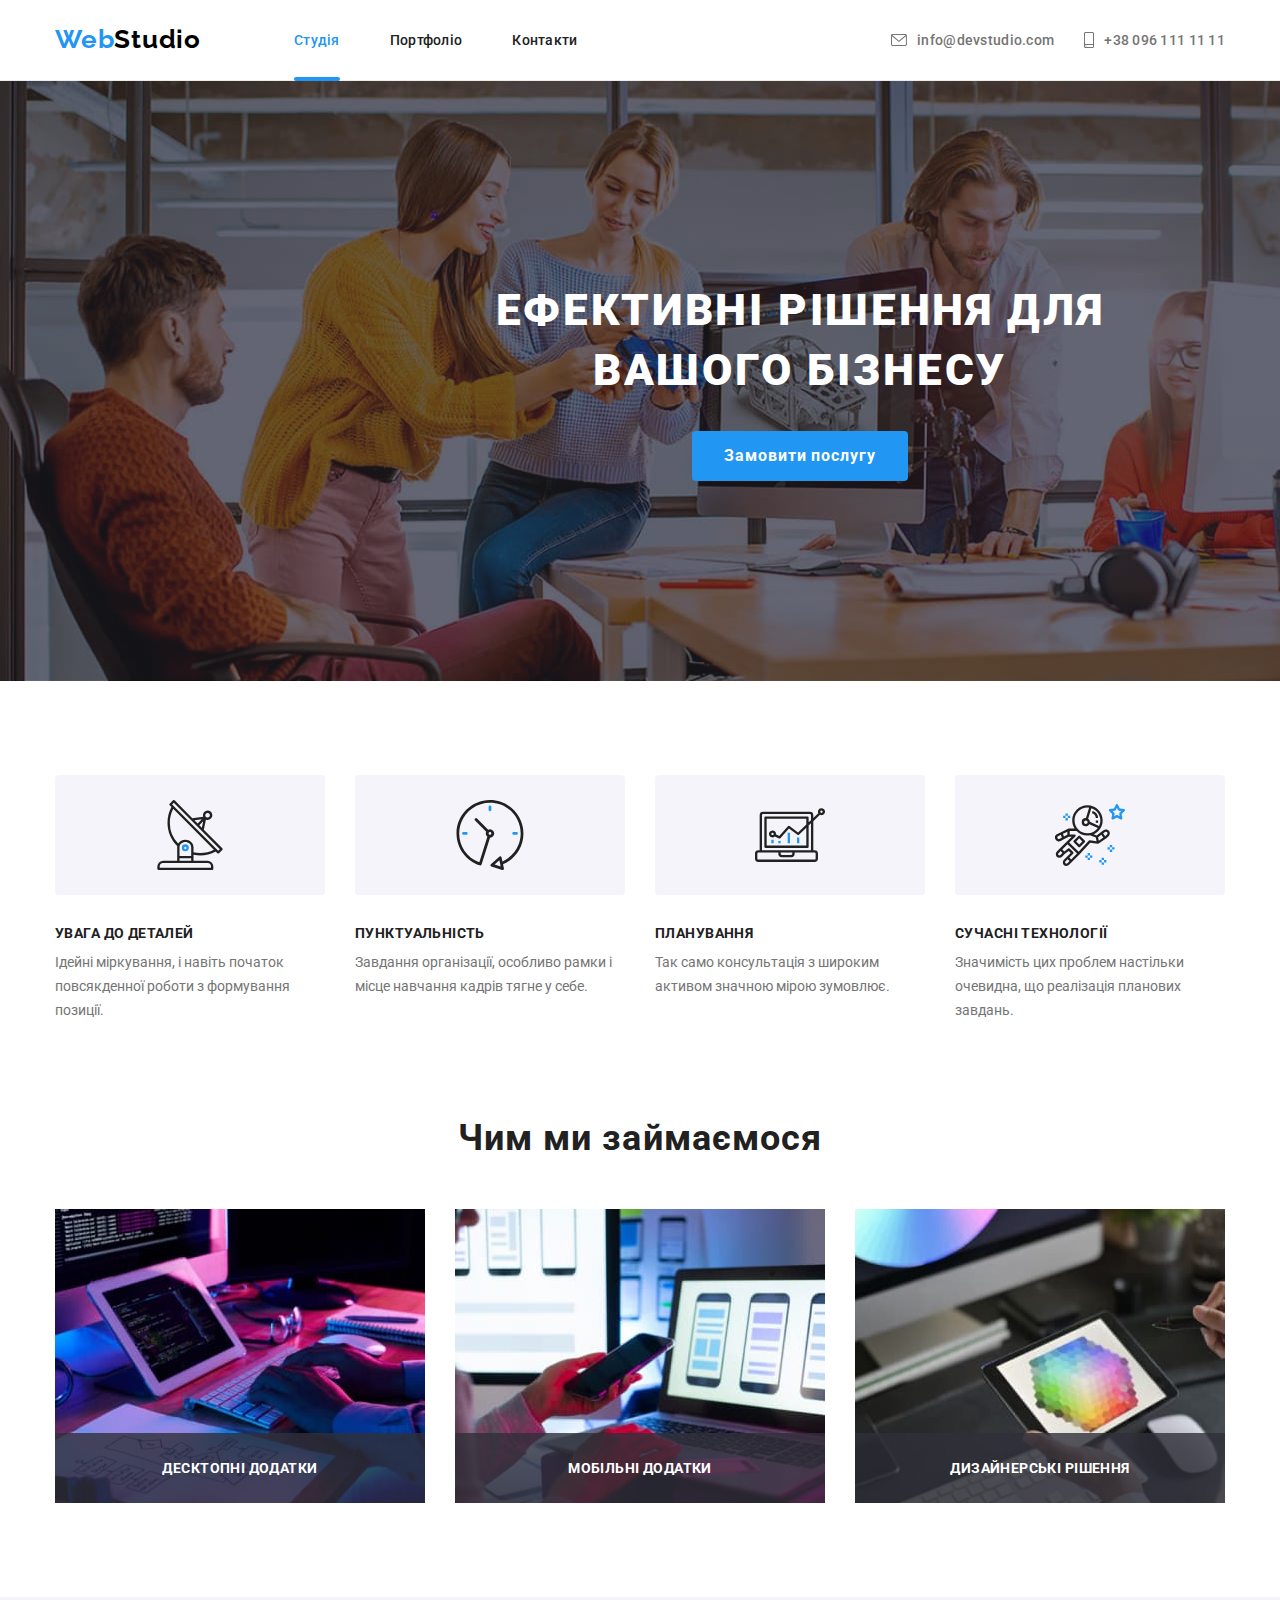
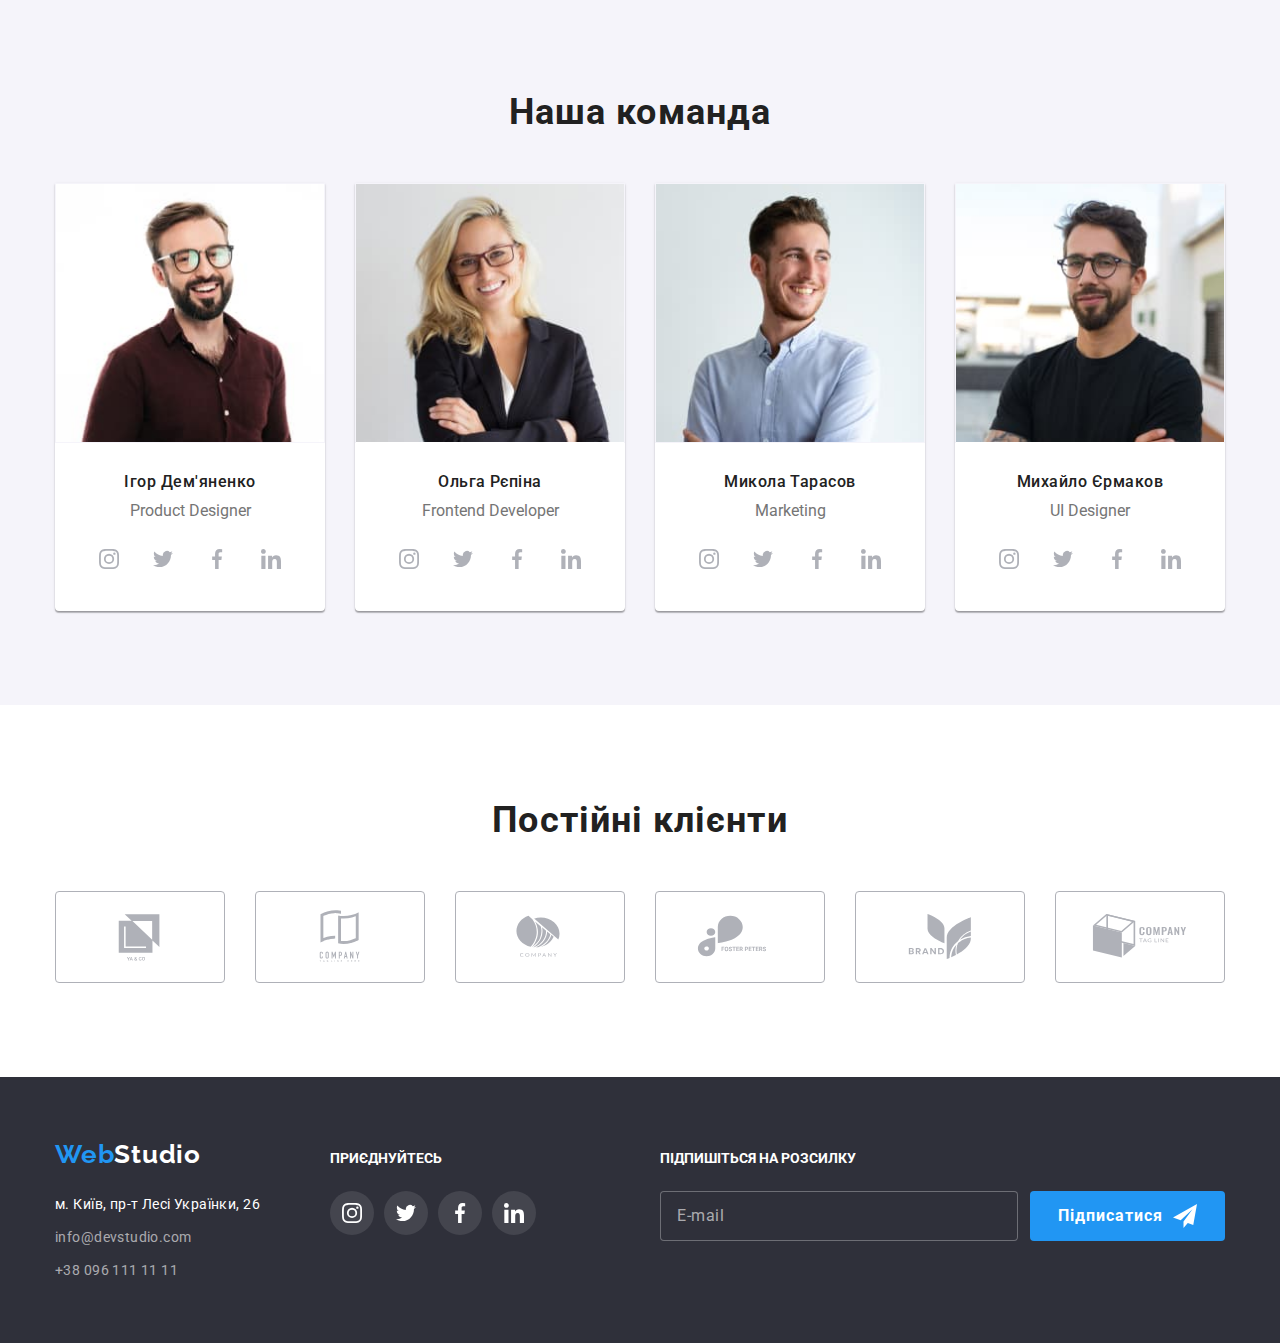
==== index.html @ 8ba40157 "start" ====
<!DOCTYPE html>
<html lang="uk">
  <head>
    <meta charset="UTF-8" />
    <meta http-equiv="X-UA-Compatible" content="IE=edge" />
    <meta name="viewport" content="width=device-width, initial-scale=1.0" />
    <title>WebStudio</title>
    <link rel="preconnect" href="https://fonts.googleapis.com" />
    <link rel="preconnect" href="https://fonts.gstatic.com" crossorigin />
    <link
      href="https://fonts.googleapis.com/css2?family=Raleway:wght@700&family=Roboto:wght@400;500;700;900&display=swap"
      rel="stylesheet"
    />
    <link
      rel="stylesheet"
      href="https://cdnjs.cloudflare.com/ajax/libs/modern-normalize/1.1.0/modern-normalize.min.css"
    />
    <link rel="stylesheet" href="./css/styles.css" />
  </head>
  <body>
    <!-- Header -->

    <header class="header">
      <div class="container">
        <div class="site-nav">
          <nav class="main-nav">
            <a class="logo-header" href="./index.html"
              >Web<span class="logo-header-end">Studio</span></a
            >
            <ul class="nav">
              <li class="nav-list">
                <a class="nav-link current-page" href="./index.html">Студія</a>
              </li>
              <li class="nav-list">
                <a class="nav-link" href="./portfolio.html">Портфоліо</a>
              </li>
              <li class="nav-list"><a class="nav-link" href="#">Контакти</a></li>
            </ul>
          </nav>

          <ul class="contacts">
            <li class="contacts-list">
              <a class="contacts-link" href="mailto:info@devstudio.com">
                <svg class="contacts-link-icon envelope">
                  <use href="./images/icons.svg#envelope"></use>
                </svg>
                info@devstudio.com</a
              >
            </li>
            <li class="contacts-list">
              <a class="contacts-link" href="tel:+380961111111">
                <svg class="contacts-link-icon smartphone">
                  <use href="./images/icons.svg#smartphone"></use>
                </svg>
                +38 096 111 11 11</a
              >
            </li>
          </ul>
        </div>
      </div>
    </header>
    <main>
      <!-- Hero section -->

      <section class="hero">
        <div class="hero-background">
          <div class="container">
            <h1 class="hero-title">Ефективні рішення для вашого бізнесу</h1>
            <button type="button" class="hero-button" data-modal-open>Замовити послугу</button>
          </div>
        </div>
      </section>

      <!-- Our advantages section -->

      <section class="section">
        <div class="container">
          <h2 class="visually-hidden">Наші переваги</h2>
          <ul class="advantages">
            <li class="advantages-list">
              <div class="advantages-thumb">
                <svg class="our-adnvantages-icon">
                  <use href="./images/icons.svg#antenna"></use>
                </svg>
              </div>
              <h3 class="advantages-title">Увага до деталей</h3>
              <p class="advantages-text">
                Ідейні міркування, і навіть початок повсякденної роботи з формування позиції.
              </p>
            </li>
            <li class="advantages-list">
              <div class="advantages-thumb">
                <svg class="our-adnvantages-icon">
                  <use href="./images/icons.svg#clock"></use>
                </svg>
              </div>
              <h3 class="advantages-title">Пунктуальність</h3>
              <p class="advantages-text">
                Завдання організації, особливо рамки і місце навчання кадрів тягне у себе.
              </p>
            </li>
            <li class="advantages-list">
              <div class="advantages-thumb">
                <svg class="our-adnvantages-icon">
                  <use href="./images/icons.svg#diagram"></use>
                </svg>
              </div>
              <h3 class="advantages-title">Планування</h3>
              <p class="advantages-text">
                Так само консультація з широким активом значною мірою зумовлює.
              </p>
            </li>
            <li class="advantages-list">
              <div class="advantages-thumb">
                <svg class="our-adnvantages-icon">
                  <use href="./images/icons.svg#astronaut"></use>
                </svg>
              </div>
              <h3 class="advantages-title">Сучасні технології</h3>
              <p class="advantages-text">
                Значимість цих проблем настільки очевидна, що реалізація планових завдань.
              </p>
            </li>
          </ul>
        </div>
      </section>

      <!-- What we do section -->

      <section class="what-we-do">
        <div class="container">
          <h2 class="section-title">Чим ми займаємося</h2>
          <ul class="what-we-do-list">
            <li class="what-we-do-item">
              <img src="./images/computer.jpg" alt="людина працює за компьютером" width="370" />
              <p class="what-we-do-text">Десктопні додатки</p>
            </li>
            <li class="what-we-do-item">
              <img
                src="./images/smartphone.jpg"
                alt="людина з телефоном та ноутбуком"
                width="370"
              />
              <p class="what-we-do-text">Мобільні додатки</p>
            </li>
            <li class="what-we-do-item">
              <img src="./images/tablet.jpg" alt="людина працює з планшетом" width="370" />
              <p class="what-we-do-text">Дизайнерські рішення</p>
            </li>
          </ul>
        </div>
      </section>

      <!-- Our team section -->

      <section class="ourteam-background section">
        <div class="container">
          <h2 class="section-title">Наша команда</h2>
          <ul class="ourteam">
            <li class="ourteam-list">
              <div class="scene-flip">
                <div class="card-flip">
                  <div class="team-card-flip">
                    <img src="./images/igor.jpg" alt="усміхнений хлопець в окулярах" width="270" />
                  </div>
                  <div class="team-card-flip flip-card-text">
                    <p>
                      Lorem ipsum dolor sit amet consectetur adipisicing elit. Quisquam porro
                      voluptas doloribus vel, incidunt fugit a doloremque quaerat magnam quia
                      reiciendis nobis asperiores ipsa in ad placeat, rem cum fugiat temporibus.
                      Aliquam ipsa quaerat error dolores cupiditate eligendi modi natus, ullam
                      debitis.
                    </p>
                  </div>
                </div>
              </div>
              <div class="ourteam-cards">
                <h3 class="ourteam-title">Ігор Дем'яненко</h3>
                <p class="ourteam-text">Product Designer</p>
                <ul class="soc-networks">
                  <li class="soc-list">
                    <a class="soc-link" href="#" target="_blank" rel="noopener noreferrer nofollow"
                      ><svg class="soc-icon">
                        <use href="./images/icons.svg#instagram"></use>
                      </svg>
                    </a>
                  </li>
                  <li class="soc-list">
                    <a class="soc-link" href="#" target="_blank" rel="noopener noreferrer nofollow">
                      <svg class="soc-icon">
                        <use href="./images/icons.svg#twitter"></use>
                      </svg>
                    </a>
                  </li>
                  <li class="soc-list">
                    <a class="soc-link" href="#" target="_blank" rel="noopener noreferrer nofollow"
                      ><svg class="soc-icon">
                        <use href="./images/icons.svg#facebook"></use>
                      </svg>
                    </a>
                  </li>
                  <li class="soc-list">
                    <a class="soc-link" href="#" target="_blank" rel="noopener noreferrer nofollow"
                      ><svg class="soc-icon">
                        <use href="./images/icons.svg#linkedin"></use>
                      </svg>
                    </a>
                  </li>
                </ul>
              </div>
            </li>
            <li class="ourteam-list">
              <div class="scene-spiral">
                <div class="card-spiral-face">
                  <img src="./images/olga.jpg" alt="симпатична дівчина в окулярах" width="270" />
                </div>
                <div class="card-spiral-text">
                  <p>
                    Lorem ipsum dolor sit amet consectetur adipisicing elit. Quisquam porro voluptas
                    doloribus vel, incidunt fugit a doloremque quaerat magnam quia reiciendis nobis
                    asperiores ipsa in ad placeat, rem cum fugiat temporibus. Aliquam ipsa quaerat
                    error dolores cupiditate eligendi modi natus, ullam debitis.
                  </p>
                </div>
              </div>
              <div class="ourteam-cards">
                <h3 class="ourteam-title">Ольга Рєпіна</h3>
                <p class="ourteam-text">Frontend Developer</p>
                <ul class="soc-networks">
                  <li class="soc-list">
                    <a class="soc-link" href="#" target="_blank" rel="noopener noreferrer nofollow"
                      ><svg class="soc-icon">
                        <use href="./images/icons.svg#instagram"></use>
                      </svg>
                    </a>
                  </li>
                  <li class="soc-list">
                    <a class="soc-link" href="#" target="_blank" rel="noopener noreferrer nofollow">
                      <svg class="soc-icon">
                        <use href="./images/icons.svg#twitter"></use>
                      </svg>
                    </a>
                  </li>
                  <li class="soc-list">
                    <a class="soc-link" href="#" target="_blank" rel="noopener noreferrer nofollow"
                      ><svg class="soc-icon">
                        <use href="./images/icons.svg#facebook"></use>
                      </svg>
                    </a>
                  </li>
                  <li class="soc-list">
                    <a class="soc-link" href="#" target="_blank" rel="noopener noreferrer nofollow"
                      ><svg class="soc-icon">
                        <use href="./images/icons.svg#linkedin"></use>
                      </svg>
                    </a>
                  </li>
                </ul>
              </div>
            </li>
            <li class="ourteam-list">
              <div class="scene-flip">
                <div class="card-flip">
                  <div class="team-card-flip">
                    <img src="./images/mykola.jpg" alt="задоволений життям хлопець" width="270" />
                  </div>
                  <div class="team-card-flip flip-card-text">
                    <p>
                      Lorem ipsum dolor sit amet consectetur adipisicing elit. Quisquam porro
                      voluptas doloribus vel, incidunt fugit a doloremque quaerat magnam quia
                      reiciendis nobis asperiores ipsa in ad placeat, rem cum fugiat temporibus.
                      Aliquam ipsa quaerat error dolores cupiditate eligendi modi natus, ullam
                      debitis.
                    </p>
                  </div>
                </div>
              </div>
              <div class="ourteam-cards">
                <h3 class="ourteam-title">Микола Тарасов</h3>
                <p class="ourteam-text">Marketing</p>
                <ul class="soc-networks">
                  <li class="soc-list">
                    <a class="soc-link" href="#" target="_blank" rel="noopener noreferrer nofollow"
                      ><svg class="soc-icon">
                        <use href="./images/icons.svg#instagram"></use>
                      </svg>
                    </a>
                  </li>
                  <li class="soc-list">
                    <a class="soc-link" href="#" target="_blank" rel="noopener noreferrer nofollow">
                      <svg class="soc-icon">
                        <use href="./images/icons.svg#twitter"></use>
                      </svg>
                    </a>
                  </li>
                  <li class="soc-list">
                    <a class="soc-link" href="#" target="_blank" rel="noopener noreferrer nofollow"
                      ><svg class="soc-icon">
                        <use href="./images/icons.svg#facebook"></use>
                      </svg>
                    </a>
                  </li>
                  <li class="soc-list">
                    <a class="soc-link" href="#" target="_blank" rel="noopener noreferrer nofollow"
                      ><svg class="soc-icon">
                        <use href="./images/icons.svg#linkedin"></use>
                      </svg>
                    </a>
                  </li>
                </ul>
              </div>
            </li>

            <li class="ourteam-list">
              <div class="scene-spiral">
                <div class="card-spiral-face">
                  <img src="./images/myhajlo.jpg" alt="хитрий хлорець в окулярах" width="270" />
                </div>
                <div class="card-spiral-text">
                  <p>
                    Lorem ipsum dolor sit amet consectetur adipisicing elit. Quisquam porro voluptas
                    doloribus vel, incidunt fugit a doloremque quaerat magnam quia reiciendis nobis
                    asperiores ipsa in ad placeat, rem cum fugiat temporibus. Aliquam ipsa quaerat
                    error dolores cupiditate eligendi modi natus, ullam debitis.
                  </p>
                </div>
              </div>
              <div class="ourteam-cards">
                <h3 class="ourteam-title">Михайло Єрмаков</h3>
                <p class="ourteam-text">UI Designer</p>
                <ul class="soc-networks">
                  <li class="soc-list">
                    <a class="soc-link" href="#" target="_blank" rel="noopener noreferrer nofollow"
                      ><svg class="soc-icon">
                        <use href="./images/icons.svg#instagram"></use>
                      </svg>
                    </a>
                  </li>
                  <li class="soc-list">
                    <a class="soc-link" href="#" target="_blank" rel="noopener noreferrer nofollow">
                      <svg class="soc-icon">
                        <use href="./images/icons.svg#twitter"></use>
                      </svg>
                    </a>
                  </li>
                  <li class="soc-list">
                    <a class="soc-link" href="#" target="_blank" rel="noopener noreferrer nofollow"
                      ><svg class="soc-icon">
                        <use href="./images/icons.svg#facebook"></use>
                      </svg>
                    </a>
                  </li>
                  <li class="soc-list">
                    <a class="soc-link" href="#" target="_blank" rel="noopener noreferrer nofollow"
                      ><svg class="soc-icon">
                        <use href="./images/icons.svg#linkedin"></use>
                      </svg>
                    </a>
                  </li>
                </ul>
              </div>
            </li>
          </ul>
        </div>
      </section>

      <!-- Constant clients section -->

      <section class="section">
        <div class="container">
          <h2 class="section-title">Постійні клієнти</h2>
          <ul class="constant-clients">
            <li class="clients-list">
              <a class="clients-link" href="#" target="_blank" rel="noopener noreferrer nofollow"
                ><svg class="clients-icon"><use href="./images/icons.svg#Logo1"></use></svg>
              </a>
            </li>
            <li class="clients-list">
              <a class="clients-link" href="#" target="_blank" rel="noopener noreferrer nofollow"
                ><svg class="clients-icon"><use href="./images/icons.svg#Logo2"></use></svg>
              </a>
            </li>
            <li class="clients-list">
              <a class="clients-link" href="#" target="_blank" rel="noopener noreferrer nofollow"
                ><svg class="clients-icon"><use href="./images/icons.svg#Logo3"></use></svg>
              </a>
            </li>
            <li class="clients-list">
              <a class="clients-link" href="#" target="_blank" rel="noopener noreferrer nofollow"
                ><svg class="clients-icon"><use href="./images/icons.svg#Logo4"></use></svg>
              </a>
            </li>
            <li class="clients-list">
              <a class="clients-link" href="#" target="_blank" rel="noopener noreferrer nofollow"
                ><svg class="clients-icon"><use href="./images/icons.svg#Logo5"></use></svg>
              </a>
            </li>
            <li class="clients-list">
              <a class="clients-link" href="#" target="_blank" rel="noopener noreferrer nofollow"
                ><svg class="clients-icon"><use href="./images/icons.svg#Logo6"></use></svg>
              </a>
            </li>
          </ul>
        </div>
      </section>
    </main>

    <!-- Footer -->

    <footer class="footer-background">
      <div class="container">
        <div class="footer">
          <div class="find-us">
            <a class="logo-footer" href="./index.html"
              >Web<span class="logo-footer-end">Studio</span></a
            >
            <address>
              <ul class="adres">
                <li class="adres-item">
                  <a
                    class="footer-address"
                    href="https://goo.gl/maps/CPtrU1FHBa2aNyZL9"
                    target="_blank"
                    rel="noopener noreferrer nofollow"
                    >м. Київ, пр-т Лесі Українки, 26</a
                  >
                </li>
                <li class="adres-item">
                  <a class="footer-contacts" href="mailto:info@devstudio.com">info@devstudio.com</a>
                </li>
                <li class="adres-item">
                  <a class="footer-contacts" href="tel:+380961111111">+38 096 111 11 11</a>
                </li>
              </ul>
            </address>
          </div>
          <div class="join-us">
            <p class="footer-headers-text">приєднуйтесь</p>
            <ul class="soc-networks">
              <li class="soc-list">
                <a
                  class="soc-link soc-link-footer"
                  href="#"
                  target="_blank"
                  rel="noopener noreferrer nofollow"
                  ><svg class="soc-icon">
                    <use href="./images/icons.svg#instagram"></use>
                  </svg>
                </a>
              </li>
              <li class="soc-list">
                <a
                  class="soc-link soc-link-footer"
                  href="#"
                  target="_blank"
                  rel="noopener noreferrer nofollow"
                >
                  <svg class="soc-icon">
                    <use href="./images/icons.svg#twitter"></use>
                  </svg>
                </a>
              </li>
              <li class="soc-list">
                <a
                  class="soc-link soc-link-footer"
                  href="#"
                  target="_blank"
                  rel="noopener noreferrer nofollow"
                  ><svg class="soc-icon">
                    <use href="./images/icons.svg#facebook"></use>
                  </svg>
                </a>
              </li>
              <li class="soc-list">
                <a
                  class="soc-link soc-link-footer"
                  href="#"
                  target="_blank"
                  rel="noopener noreferrer nofollow"
                  ><svg class="soc-icon">
                    <use href="./images/icons.svg#linkedin"></use>
                  </svg>
                </a>
              </li>
            </ul>
          </div>
          <div class="sign-us">
            <p class="footer-headers-text">Підпишіться на розсилку</p>
            <form class="sign-us-form">
              <label>
                <input type="email" class="sign-us-input" placeholder="E-mail" />
              </label>
              <button type="submit" class="sign-us-button">
                Підписатися
                <svg class="icon-send">
                  <use href="./images/icons.svg#icon-send"></use>
                </svg>
              </button>
            </form>
          </div>
        </div>
      </div>
    </footer>

    <div class="backdrop is-hidden" data-modal>
      <div class="modal">
        <button class="close-backdrop-button" type="button" data-modal-close>
          <svg class="close-backdrop-icon">
            <use href="./images/icons.svg#close-backdrop"></use>
          </svg>
        </button>

        <p class="form-title">Залиште свої дані, ми вам передзвонимо</p>
        <form class="form">
          <div class="inputuserdata">
            <label class="form-field">
              <span class="form-label">Ім'я</span>
              <span class="input-icon-position">
                <svg class="input-icon">
                  <use href="./images/icons.svg#user"></use>
                </svg>
                <input type="text" class="form-input" name="name" />
              </span>
            </label>

            <label class="form-field">
              <span class="form-label">Телефон</span>
              <span class="input-icon-position">
                <svg class="input-icon">
                  <use href="./images/icons.svg#tel"></use>
                </svg>
                <input type="tel" class="form-input" name="tel" />
              </span>
            </label>

            <label class="form-field">
              <span class="form-label">Пошта</span>
              <span class="input-icon-position">
                <svg class="input-icon">
                  <use href="./images/icons.svg#mail"></use>
                </svg>
                <input type="email" class="form-input" name="mail" />
              </span>
            </label>

            <label class="form-field">
              <span class="form-label">Коментар</span>
              <textarea
                class="form-input-text"
                name="comment"
                id="comment"
                rows="6"
                placeholder="Введіть текст"
              ></textarea>
            </label>
          </div>

          <label class="form-policy">
            <input type="checkbox" class="checkbox-input" name="policy" />
            <span class="checkbox-field">
              <svg class="checkbox-icon">
                <use href="./images/icons.svg#icon-check"></use>
              </svg>
            </span>
            <div class="policy-border"></div>
            Погоджуюся з розсилкою та приймаю&nbsp
            <a href="#" class="policy-link">Умови договору</a>
          </label>

          <button type="submit" class="send-data-button">Відправити</button>
        </form>
      </div>
    </div>
    <script src="./js/modal.js"></script>
  </body>
</html>
---- css/styles.css ----
/* Color variables */

:root {
  --main-background-color: #ffffff;
  --secondary-background-color: #2f303a;
  --accent-color: #2196f3;
  --section-background-color: #f5f4fa;
  --our-contacts-color: rgba(255, 255, 255, 0.6);
  --main-text-color: #757575;
  --title-text-color: #212121;
  --logo-end-color: #000000;
  --time-func: cubic-bezier(0.4, 0, 0.2, 1);
  --time: 250ms;
}

/* General styles */

body {
  background-color: var(--main-background-color);
  color: var(--main-text-color);
  font-family: 'Roboto', sans-serif;
  font-size: 14px;
}

h1,
h2,
h3,
h4,
h5,
h6,
p,
ul {
  margin: 0;
  padding: 0;
}

li {
  list-style: none;
}

img {
  display: block;
  max-width: 100%;
  height: auto;
}

.container {
  width: 1200px;
  margin: 0 auto;
  padding: 0 15px;
}

.section {
  padding: 94px 0;
}

.visually-hidden {
  position: absolute;
  white-space: nowrap;
  width: 1px;
  height: 1px;
  overflow: hidden;
  border: 0;
  padding: 0;
  clip: rect(0 0 0 0);
  clip-path: inset(50%);
  margin: -1px;
}

.section-title {
  margin-bottom: 50px;

  text-align: center;
  font-weight: 700;
  font-size: 36px;
  line-height: 1.17;
  letter-spacing: 0.03em;
  color: var(--title-text-color);
}

/* Logo styles */

.logo-header,
.logo-footer {
  font-family: 'Raleway', sans-serif;
  color: var(--accent-color);
  text-decoration: none;
  font-size: 26px;
  font-weight: 700;
  line-height: 1.17;
  letter-spacing: 0.03em;
}

.logo-header {
  margin-right: 93px;
}

.logo-header-end {
  color: var(--logo-end-color);
  line-height: 1.38;
}

.logo-footer {
  display: block;
  margin-bottom: 20px;
}

.logo-footer-end {
  color: var(--main-background-color);
  line-height: 1.38;
}

/* Header styles */

.header {
  border-bottom: 1px solid #ececec;
}

.site-nav,
.main-nav,
.nav,
.contacts {
  display: flex;
  align-items: center;
}

.nav-list:not(:last-child) {
  margin-right: 50px;
}

.nav-link.current-page {
  color: var(--accent-color);
}

.current-page::after {
  content: '';
  display: block;
  width: 100%;
  height: 4px;
  position: absolute;

  bottom: -1px;
  border-radius: 2px;
  background-color: var(--accent-color);

  animation-name: current-underline;
  animation-duration: 350ms;
  animation-timing-function: linear;
}

@keyframes current-underline {
  0% {
    transform: scaleX(0);
  }
  50% {
    transform: scaleX(0.5);
  }
  100% {
    transform: scaleX(1);
  }
}

.contacts-list:not(:last-child) {
  margin-right: 30px;
}

.contacts {
  margin-left: auto;
}

.nav,
.contacts {
  font-weight: 500;
  line-height: 1.17;
  letter-spacing: 0.02em;
}

.nav-link {
  display: block;
  padding: 32px 0;
  position: relative;

  text-decoration: none;
  color: var(--title-text-color);
  transition: color var(--time) var(--time-func);
}

.contacts-link {
  display: flex;
  align-items: center;
  padding: 32px 0;

  text-decoration: none;
  color: var(--main-text-color);
  transition: color var(--time) var(--time-func);
}

.contacts-link-icon {
  margin-right: 10px;
  fill: currentColor;
}

.envelope {
  width: 16px;
  height: 12px;
}

.smartphone {
  width: 10px;
  height: 16px;
}

.nav-link:hover,
.nav-link:focus,
.contacts-link:hover,
.contacts-link:focus {
  color: var(--accent-color);
}

/* Footer styles */

.footer-background {
  padding: 60px 0;
  background-color: var(--secondary-background-color);
}

.footer {
  display: flex;
  gap: 70px;
  align-items: baseline;
}

.footer-address {
  text-decoration: none;
  font-style: normal;
  color: var(--main-background-color);
  line-height: 1.71;
  letter-spacing: 0.03em;
  transition: color var(--time) var(--time-func);
}

.footer-contacts {
  text-decoration: none;
  font-style: normal;
  color: var(--our-contacts-color);
  line-height: 1.71;
  letter-spacing: 0.03em;
  transition: color var(--time) var(--time-func);
}

.footer-headers-text {
  font-weight: 700;
  line-height: 1.71;
  text-transform: uppercase;
  color: var(--main-background-color);
  letter-spacing: 0.03%;
  margin-bottom: 20px;
}

.soc-link-footer.soc-link {
  background-color: rgba(255, 255, 255, 0.1);
  color: #ffffff;
}

.adres-item:not(:last-child) {
  margin-bottom: 9px;
}

.footer-address:hover,
.footer-address:focus,
.footer-contacts:hover,
.footer-contacts:focus {
  color: var(--accent-color);
}

.sign-us {
  margin-left: auto;
}

.sign-us-form {
  display: flex;
  gap: 12px;
}

.sign-us-input {
  width: 358px;
  height: 50px;
  padding-left: 16px;
  background-color: #2f303a;
  border-radius: 4px;
  border: 1px solid rgba(255, 255, 255, 0.3);

  font-size: 16px;
  letter-spacing: 0.03em;
  line-height: 1.25;
  color: var(--main-text-color);
}

.sign-us-input:focus-within {
  background-color: var(--main-background-color);
}

.sign-us-input::placeholder {
  font-size: 16px;
  letter-spacing: 0.03em;
  line-height: 1.25;
  color: rgba(255, 255, 255, 0.6);
}

.sign-us-input:focus-within::placeholder {
  color: var(--main-text-color);
}

.sign-us-button {
  display: flex;
  gap: 10px;
  align-items: center;
  padding: 10px 28px;
  border: 0;
  border-radius: 4px;

  font-weight: 700;
  font-size: 16px;
  line-height: 1.87;
  letter-spacing: 0.06em;
  background-color: var(--accent-color);
  color: var(--main-background-color);
  cursor: pointer;
  transition: background-color var(--time) var(--time-func), box-shadow var(--time) var(--time-func);
}

.icon-send {
  width: 24px;
  height: 24px;
  display: flex;
  justify-content: center;
  align-items: center;
  fill: var(--main-background-color);
}

/* WebStudio */

/* Hero section styles */

.hero {
  background-color: var(--secondary-background-color);
  text-align: center;
}

.hero-background {
  padding: 200px 0;
  width: 1600px;
  margin: 0 auto;
  background-image: linear-gradient(to right, rgba(47, 48, 58, 0.4), rgba(47, 48, 58, 0.4)),
    url(../images/background-hero.jpg);
  background-repeat: no-repeat;
  background-position: center;
  background-size: cover;
}

.hero-title {
  max-width: 696px;
  margin: 0 auto 30px;

  font-weight: 900;
  font-size: 44px;
  line-height: 1.36;
  letter-spacing: 0.06em;
  text-transform: uppercase;
  color: var(--main-background-color);
}

.hero-button {
  padding: 10px 32px;
  border: 0;
  border-radius: 4px;

  font-weight: 700;
  font-size: 16px;
  line-height: 1.87;
  letter-spacing: 0.06em;
  background-color: var(--accent-color);
  color: var(--main-background-color);
  cursor: pointer;
  transition: background-color var(--time) var(--time-func), box-shadow var(--time) var(--time-func);
}

.hero-button:hover,
.hero-button:focus,
.send-data-button:hover,
.send-data-button:focus,
.sign-us-button:hover,
.sign-us-button:focus {
  background-color: #188ce8;
  box-shadow: 0px 4px 4px rgba(0, 0, 0, 0.15);
}

/* Sections styles */

/* Our advantages section styles */

.advantages-title {
  margin-bottom: 10px;

  font-weight: 700;
  line-height: 1.17;
  letter-spacing: 0.03em;
  color: var(--title-text-color);
  text-transform: uppercase;
  font-size: inherit;
}

.advantages-text {
  line-height: 1.71;
}

.advantages {
  display: flex;
}

.advantages-list:not(:last-child) {
  margin-right: 30px;
}

.advantages-list {
  list-style-type: none;
  width: 25%;
}

.advantages-thumb {
  display: flex;
  width: 270px;
  height: 120px;
  justify-content: center;
  align-items: center;
  background-color: #f5f4fa;
  margin-bottom: 30px;
  border-radius: 4px;
}

.our-adnvantages-icon {
  width: 70px;
  height: 70px;
}

/* What we do section styles */

.what-we-do {
  padding: 0 0 94px 0;
}

.what-we-do-list {
  display: flex;
}

.what-we-do-item:not(:last-child) {
  margin-right: 30px;
}

.what-we-do-item {
  position: relative;
}

.what-we-do-text {
  width: 100%;
  position: absolute;
  bottom: 0;
  left: 0;
  padding: 27px 0;

  text-align: center;
  text-transform: uppercase;
  font-weight: 700;
  line-height: 1.17;
  letter-spacing: 0.03em;
  color: var(--main-background-color);
  background-color: rgba(47, 48, 58, 0.8);
}

/* Our team section styles */

/* cards animations */

.scene-flip {
  width: 270px;
  height: 260px;

  perspective: 600px;
}

.card-flip {
  width: 100%;
  height: 100%;
  position: relative;

  transform-style: preserve-3d;
  border: 1px solid var(--section-background-color);
  transition: transform var(--time) var(--time-func);
}

.team-card-flip {
  position: absolute;
  width: 100%;
  height: 100%;
  backface-visibility: hidden;
}

.flip-card-text {
  color: var(--main-text-color);
  transform: rotateY(180deg);
  padding: 30px;
}

.scene-flip:hover .card-flip {
  transform: rotateY(180deg);
}

.scene-spiral {
  width: 270px;
  height: 260px;
  position: relative;

  perspective: 600px;
  border-top: 1px solid var(--section-background-color);
  border-right: 1px solid var(--section-background-color);
  border-left: 1px solid var(--section-background-color);
}

.card-spiral-text {
  position: absolute;
  width: 100%;
  height: 100%;
  padding: 30px;
  opacity: 0;
  transform: scale(0) rotate(360deg);
  transition: transform 500ms 500ms;
  border-bottom: 1px solid var(--section-background-color);
}

.card-spiral-face {
  position: absolute;
  width: 100%;
  height: 100%;

  transform: scale(1) rotate(0);
  transition: transform 500ms;
}

.scene-spiral:hover .card-spiral-face {
  transform: scale(0) rotate(360deg);
}

.scene-spiral:hover .card-spiral-text {
  transform: scale(1) rotate(0);
  opacity: 1;
}

/* ------------------------------- */

.ourteam-background {
  background-color: var(--section-background-color);
}

.ourteam-title {
  margin-bottom: 10px;

  font-weight: 500;
  font-size: 16px;
  line-height: 1.17;
  letter-spacing: 0.03em;
  color: var(--title-text-color);
}

.ourteam-text {
  font-size: 16px;
  line-height: 1.17;
  margin-bottom: 16px;
}

.ourteam {
  display: flex;
}

.ourteam-list {
  width: 25%;

  background-color: var(--main-background-color);
  box-shadow: 0px 1px 3px rgba(0, 0, 0, 0.12), 0px 1px 1px rgba(0, 0, 0, 0.14),
    0px 2px 1px rgba(0, 0, 0, 0.2);
  border-radius: 0px 0px 4px 4px;
}

.ourteam-cards {
  text-align: center;
  padding: 30px 0;
}

.ourteam-list:not(:last-child) {
  margin-right: 30px;
}

.soc-networks {
  display: flex;
  justify-content: center;
  gap: 10px;
}
.soc-list {
  list-style-type: none;
}

.soc-link {
  width: 44px;
  height: 44px;
  display: flex;
  justify-content: center;
  align-items: center;
  border-radius: 50%;
  color: #afb1b8;
  transition: color var(--time) var(--time-func), background-color var(--time) var(--time-func);
}

.soc-icon {
  width: 20px;
  height: 20px;
  fill: currentColor;
}

.soc-link:hover,
.soc-link:focus {
  background-color: #2196f3;
  color: #ffffff;
}

/* Constant clients section styles */

.constant-clients {
  display: flex;
  gap: 30px;
  justify-content: center;
}

.clients-list {
  list-style: none;
}

.clients-link {
  width: 170px;
  height: 92px;
  display: flex;
  justify-content: center;
  align-items: center;
  color: #afb1b8;
  border: 1px solid #afb1b8;
  border-radius: 4px;
  transition: color var(--time) var(--time-func), border-color var(--time) var(--time-func);
}

.clients-link:hover,
.clients-link:focus {
  color: var(--accent-color);
  border-color: var(--accent-color);
}

.clients-icon {
  width: 106px;
  height: 60px;
  fill: currentColor;
}

/* Portfolio */

/* Filtr buttons styles */

.filtr {
  display: flex;
  justify-content: center;
  column-gap: 8px;
  margin-bottom: 50px;
}

.filtr-button {
  padding: 6px 22px;

  border: none;
  border-radius: 4px;
  font-family: inherit;
  background-color: var(--section-background-color);
  color: var(--title-text-color);
  font-weight: 500;
  font-size: 16px;
  line-height: 1.62;
  letter-spacing: 0.03em;
  cursor: pointer;
  transition: background-color var(--time) var(--time-func), color var(--time) var(--time-func),
    box-shadow var(--time) var(--time-func);
}

.current-button {
  background-color: var(--accent-color);
  color: var(--main-background-color);
}

.filtr-button:hover,
.filtr-button:focus {
  background-color: var(--accent-color);
  color: var(--main-background-color);
  box-shadow: 0px 3px 1px rgba(0, 0, 0, 0.1), 0px 1px 2px rgba(0, 0, 0, 0.08),
    0px 2px 2px rgba(0, 0, 0, 0.12);
}

/* Projects cards styles */

.ourprojects {
  display: flex;
  flex-wrap: wrap;
  gap: 30px;
}

.ourprojects-list {
  flex-basis: 370px;
}

.ourprojects-link {
  display: block;
  text-decoration: none;
  transition: box-shadow var(--time) var(--time-func);
}

.ourprojects-link:hover,
.ourprojects-link:focus {
  box-shadow: 0px 1px 1px rgba(0, 0, 0, 0.12), 0px 4px 4px rgba(0, 0, 0, 0.06),
    1px 4px 6px rgba(0, 0, 0, 0.16);
}

.ourprojects-link:hover .ourprojects-overlay,
.ourprojects-link:focus .ourprojects-overlay {
  transform: translatey(0);
}

.ourprojects-title {
  margin-bottom: 4px;

  font-size: 18px;
  line-height: 2;
  letter-spacing: 0.06em;
  color: var(--title-text-color);
}

.ourprojects-text {
  font-size: 16px;
  line-height: 1.87;
  letter-spacing: 0.03em;
  color: var(--main-text-color);
}

.ourproject-card {
  padding: 20px 24px;
  border-bottom: 1px solid #eeeeee;
  border-left: 1px solid #eeeeee;
  border-right: 1px solid #eeeeee;
}

.ourprojects-overlay-borders {
  position: relative;
  overflow: hidden;
}

.ourprojects-overlay {
  position: absolute;

  top: 0;
  left: 0;
  width: 100%;
  height: 100%;
  background: rgba(33, 150, 243, 0.9);
  padding: 63px 24px;

  transform: translateY(100.1%);
  transition: transform var(--time) var(--time-func);

  font-size: 18px;
  line-height: 1.55;
  letter-spacing: 0.03em;
  color: var(--main-background-color);
}

/* Modal window */

.backdrop {
  position: fixed;
  top: 0;
  left: 0;
  width: 100%;
  height: 100%;

  background-color: rgba(0, 0, 0, 0.2);
  opacity: 1;

  transition: opacity var(--time) var(--time-func), visibility var(--time) var(--time-func);
}

.backdrop.is-hidden {
  opacity: 0;
  visibility: hidden;
  pointer-events: none;
}

.backdrop.is-hidden .modal {
  transform: translate(-50%, -50%) scale(0.9);
  transition: transform var(--time) var(--time-func);
}

.modal {
  position: absolute;
  top: 50%;
  left: 50%;

  min-width: 528px;
  min-height: 581px;

  padding: 40px;

  transform: translate(-50%, -50%) scale(1);

  background-color: var(--main-background-color);
  box-shadow: 0px 1px 3px rgba(0, 0, 0, 0.12), 0px 1px 1px rgba(0, 0, 0, 0.14),
    0px 2px 1px rgba(0, 0, 0, 0.2);
  border-radius: 4px;
}

.close-backdrop-button {
  position: absolute;
  top: 8px;
  right: 8px;
  display: flex;
  justify-content: center;
  align-items: center;

  width: 30px;
  height: 30px;

  cursor: pointer;
  border-radius: 50%;
  border: 1px solid rgba(0, 0, 0, 0.1);
  background-color: var(--main-background-color);
  color: var(--logo-end-color);
}

.close-backdrop-button:hover,
.close-backdrop-button:focus {
  color: var(--accent-color);
}

.close-backdrop-icon {
  width: 18px;
  height: 18px;
  fill: currentColor;
}

/* Form We will call you */

.form {
  width: 100%;
}

.form-title {
  text-align: center;
  margin-bottom: 12px;
  font-weight: 700;
  font-size: 20px;
  letter-spacing: 0.03em;
  line-height: 1.17;
  color: var(--title-text-color);
}

.inputuserdata {
  margin-bottom: 20px;
}

.form-field {
  display: flex;
  flex-direction: column;
}

.form-field:not(:last-child) {
  margin-bottom: 10px;
}

.form-input {
  height: 40px;
  width: 100%;
  padding-left: 42px;
  border: 1px solid rgba(33, 33, 33, 0.2);
  border-radius: 4px;
  outline: none;
  transition: border-color var(--time) var(--time-func);
}

.input-icon-position {
  position: relative;
}

.input-icon {
  position: absolute;
  width: 18px;
  height: 18px;
  top: 50%;
  left: 21px;
  transform: translate(-50%, -50%);
  transition: fill var(--time) var(--time-func);
}

.form-input-text {
  padding: 12px;
  border: 1px solid rgba(33, 33, 33, 0.2);
  border-radius: 4px;
  resize: none;
  outline: none;
  transition: border-color var(--time) var(--time-func);
}

.form-label {
  margin-bottom: 4px;

  font-size: 12px;
  letter-spacing: 0.01em;
  line-height: 1.17;
  color: var(--main-text-color);
}

.form-field:focus-within .form-input,
.form-field:focus-within .form-input-text,
.form-field:focus-within .input-icon {
  border-color: var(--accent-color);
  fill: var(--accent-color);
}

.checkbox-input {
  position: absolute;
  white-space: nowrap;
  width: 1px;
  height: 1px;
  overflow: hidden;
  border: 0;
  padding: 0;
  clip: rect(0 0 0 0);
  clip-path: inset(50%);
  margin: -1px;
}

.checkbox-field {
  display: flex;
  justify-content: center;
  align-items: center;
  width: 16px;
  height: 15px;
  margin-right: 8px;
  border-radius: 2px;
  border: 1px solid #212121;
  transition: background-color var(--time) var(--time-func);
}

.form-policy {
  display: flex;
  justify-content: center;
  align-items: center;
  margin-bottom: 30px;
  letter-spacing: 0.03em;
  line-height: 1.71;
  color: var(--main-text-color);
}

.policy-border {
  position: absolute;
  width: 448px;
  height: 26px;
  border-radius: 4px;
  border: 1px solid transparent;
  transition: border-color var(--time) var(--time-func);
}

.checkbox-input:focus ~ .policy-border {
  border-color: var(--accent-color);
}

.checkbox-input:checked ~ .policy-border {
  border-color: transparent;
}

.checkbox-icon {
  width: 16px;
  height: 15px;
  fill: #ffffff;
}

.checkbox-input:checked + .checkbox-field {
  border: none;
  background-color: var(--accent-color);
}

.policy-link {
  color: var(--accent-color);
  z-index: 1;
}

.policy-link:focus {
  outline: 1px solid var(--accent-color);
}

.send-data-button {
  display: block;
  padding: 10px 52px;
  margin: 0 auto;

  border: 0;
  border-radius: 4px;

  font-weight: 700;
  font-size: 16px;
  line-height: 1.87;
  letter-spacing: 0.06em;
  background-color: var(--accent-color);
  color: var(--main-background-color);
  cursor: pointer;
  transition: background-color var(--time) var(--time-func), box-shadow var(--time) var(--time-func);
}
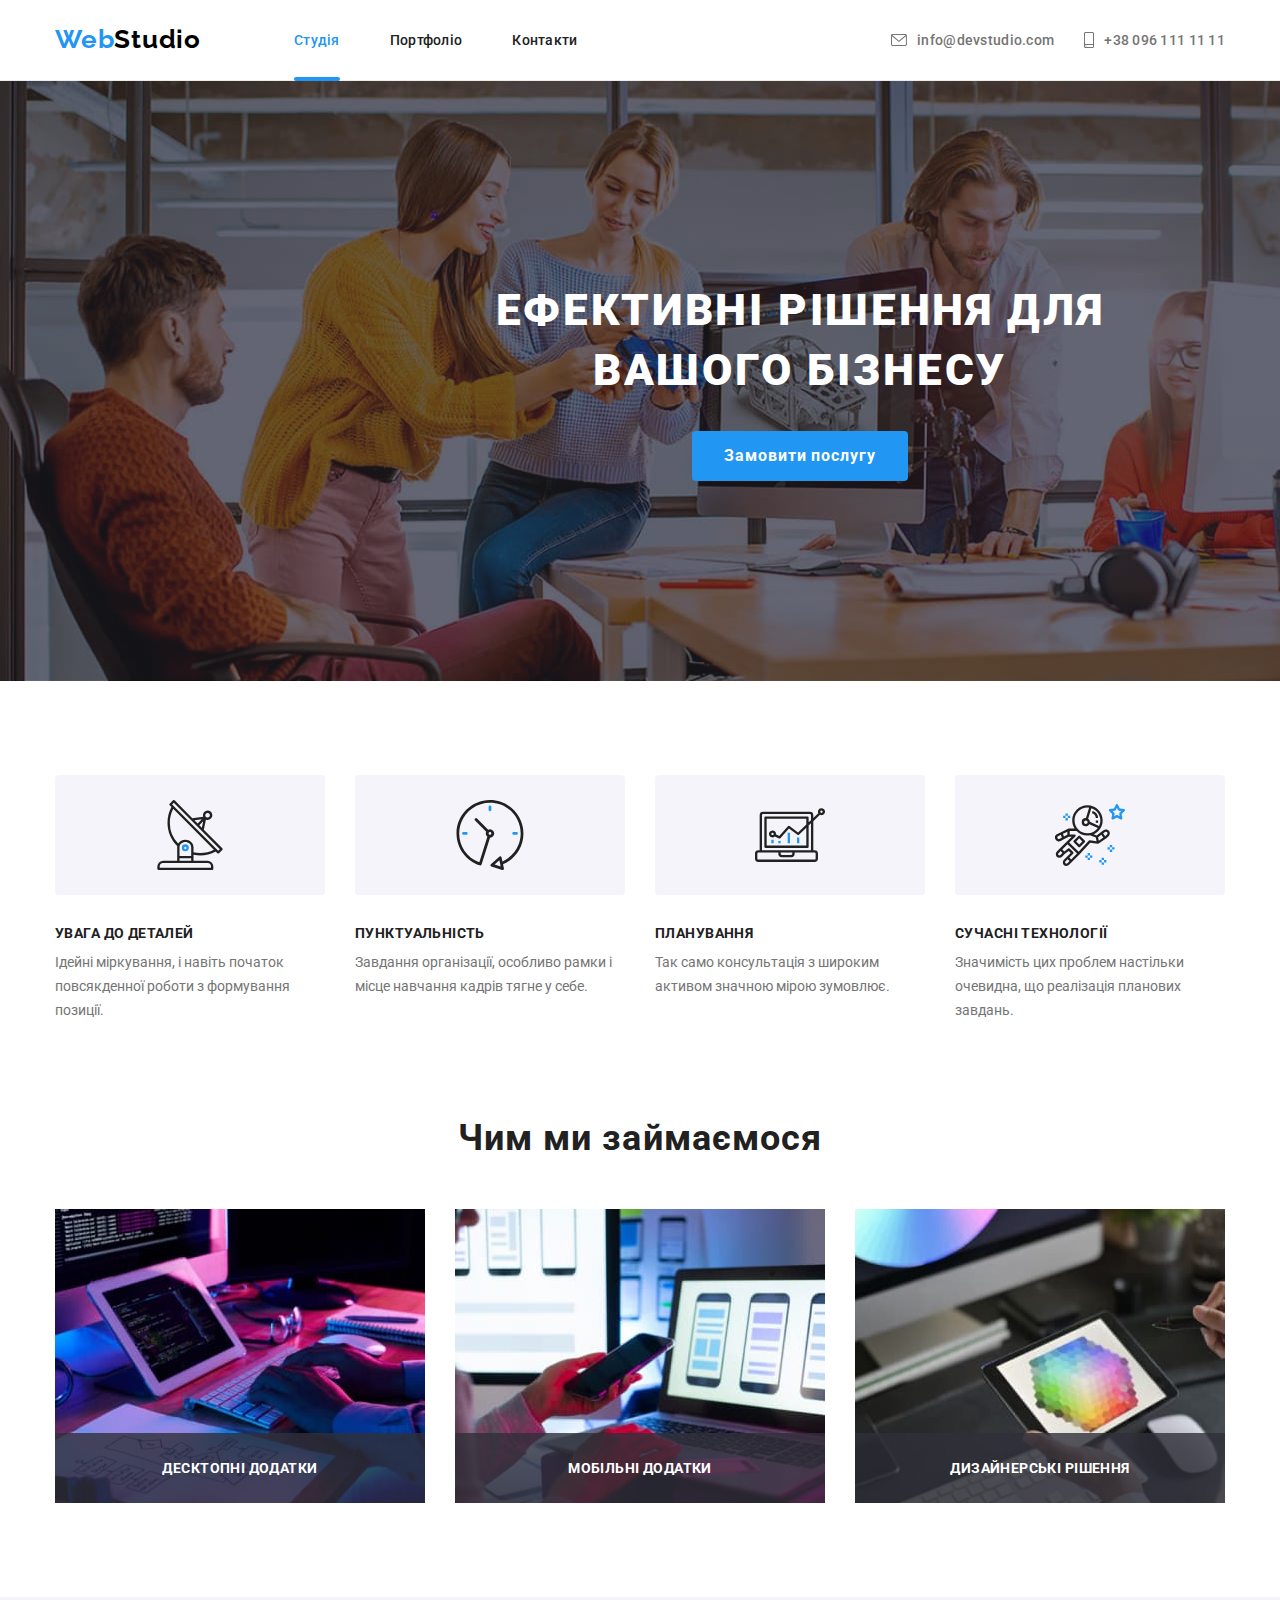
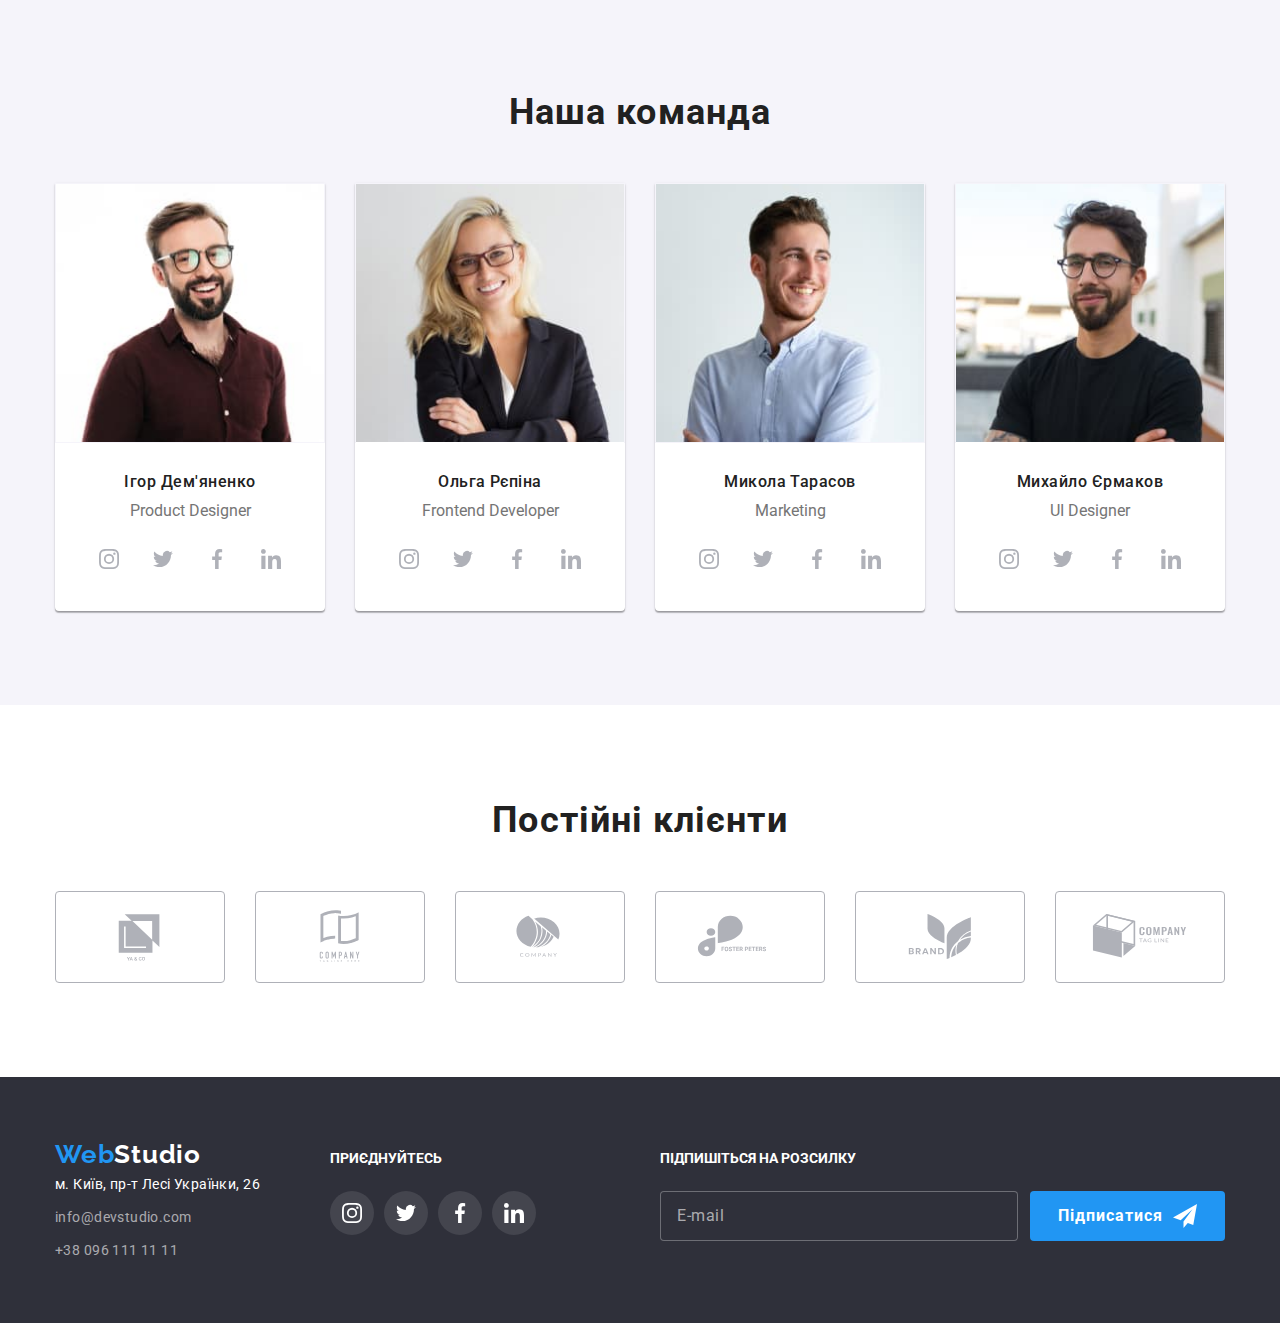
==== commit 2761f7f4: "something done" ====
--- a/index.html
+++ b/index.html
@@ -24,7 +24,7 @@
       <div class="container">
         <div class="site-nav">
           <nav class="main-nav">
-            <a class="logo-header" href="./index.html"
+            <a class="logo logo-header" href="./index.html"
               >Web<span class="logo-header-end">Studio</span></a
             >
             <ul class="nav">
@@ -38,18 +38,18 @@
             </ul>
           </nav>
 
-          <ul class="contacts">
-            <li class="contacts-list">
-              <a class="contacts-link" href="mailto:info@devstudio.com">
-                <svg class="contacts-link-icon envelope">
+          <ul class="our-contacts">
+            <li class="our-contacts__item">
+              <a class="our-contacts__link" href="mailto:info@devstudio.com">
+                <svg class="our-contacts__icon" width="16" height="12">
                   <use href="./images/icons.svg#envelope"></use>
                 </svg>
                 info@devstudio.com</a
               >
             </li>
-            <li class="contacts-list">
-              <a class="contacts-link" href="tel:+380961111111">
-                <svg class="contacts-link-icon smartphone">
+            <li class="our-contacts__item">
+              <a class="our-contacts__link" href="tel:+380961111111">
+                <svg class="our-contacts__icon" width="10" height="16">
                   <use href="./images/icons.svg#smartphone"></use>
                 </svg>
                 +38 096 111 11 11</a
@@ -63,61 +63,63 @@
       <!-- Hero section -->
 
       <section class="hero">
-        <div class="hero-background">
+        <div class="hero__background">
           <div class="container">
-            <h1 class="hero-title">Ефективні рішення для вашого бізнесу</h1>
-            <button type="button" class="hero-button" data-modal-open>Замовити послугу</button>
+            <h1 class="hero__title">Ефективні рішення для вашого бізнесу</h1>
+            <button type="button" class="main-button hero__main-button" data-modal-open>
+              Замовити послугу
+            </button>
           </div>
         </div>
       </section>
 
-      <!-- Our advantages section -->
+      <!-- Our Advantages -->
 
       <section class="section">
         <div class="container">
           <h2 class="visually-hidden">Наші переваги</h2>
           <ul class="advantages">
-            <li class="advantages-list">
-              <div class="advantages-thumb">
-                <svg class="our-adnvantages-icon">
+            <li class="advantages__item">
+              <div class="advantages__thumb">
+                <svg class="adnvantages__icon">
                   <use href="./images/icons.svg#antenna"></use>
                 </svg>
               </div>
-              <h3 class="advantages-title">Увага до деталей</h3>
-              <p class="advantages-text">
+              <h3 class="advantages__title">Увага до деталей</h3>
+              <p class="advantages__text">
                 Ідейні міркування, і навіть початок повсякденної роботи з формування позиції.
               </p>
             </li>
-            <li class="advantages-list">
-              <div class="advantages-thumb">
-                <svg class="our-adnvantages-icon">
+            <li class="advantages__item">
+              <div class="advantages__thumb">
+                <svg class="adnvantages__icon">
                   <use href="./images/icons.svg#clock"></use>
                 </svg>
               </div>
-              <h3 class="advantages-title">Пунктуальність</h3>
-              <p class="advantages-text">
+              <h3 class="advantages__title">Пунктуальність</h3>
+              <p class="advantages__text">
                 Завдання організації, особливо рамки і місце навчання кадрів тягне у себе.
               </p>
             </li>
-            <li class="advantages-list">
-              <div class="advantages-thumb">
-                <svg class="our-adnvantages-icon">
+            <li class="advantages__item">
+              <div class="advantages__thumb">
+                <svg class="adnvantages__icon">
                   <use href="./images/icons.svg#diagram"></use>
                 </svg>
               </div>
-              <h3 class="advantages-title">Планування</h3>
-              <p class="advantages-text">
+              <h3 class="advantages__title">Планування</h3>
+              <p class="advantages__text">
                 Так само консультація з широким активом значною мірою зумовлює.
               </p>
             </li>
-            <li class="advantages-list">
-              <div class="advantages-thumb">
-                <svg class="our-adnvantages-icon">
+            <li class="advantages__item">
+              <div class="advantages__thumb">
+                <svg class="adnvantages__icon">
                   <use href="./images/icons.svg#astronaut"></use>
                 </svg>
               </div>
-              <h3 class="advantages-title">Сучасні технології</h3>
-              <p class="advantages-text">
+              <h3 class="advantages__title">Сучасні технології</h3>
+              <p class="advantages__text">
                 Значимість цих проблем настільки очевидна, що реалізація планових завдань.
               </p>
             </li>
@@ -125,45 +127,45 @@
         </div>
       </section>
 
-      <!-- What we do section -->
-
-      <section class="what-we-do">
+      <!-- Our directions -->
+
+      <section class="section section--padding-top">
         <div class="container">
-          <h2 class="section-title">Чим ми займаємося</h2>
-          <ul class="what-we-do-list">
-            <li class="what-we-do-item">
+          <h2 class="section__title">Чим ми займаємося</h2>
+          <ul class="our-directions">
+            <li class="our-directions__item">
               <img src="./images/computer.jpg" alt="людина працює за компьютером" width="370" />
-              <p class="what-we-do-text">Десктопні додатки</p>
-            </li>
-            <li class="what-we-do-item">
+              <p class="our-directions__text">Десктопні додатки</p>
+            </li>
+            <li class="our-directions__item">
               <img
                 src="./images/smartphone.jpg"
                 alt="людина з телефоном та ноутбуком"
                 width="370"
               />
-              <p class="what-we-do-text">Мобільні додатки</p>
-            </li>
-            <li class="what-we-do-item">
+              <p class="our-directions__text">Мобільні додатки</p>
+            </li>
+            <li class="our-directions__item">
               <img src="./images/tablet.jpg" alt="людина працює з планшетом" width="370" />
-              <p class="what-we-do-text">Дизайнерські рішення</p>
+              <p class="our-directions__text">Дизайнерські рішення</p>
             </li>
           </ul>
         </div>
       </section>
 
-      <!-- Our team section -->
-
-      <section class="ourteam-background section">
+      <!-- Our team -->
+
+      <section class="section section--background-color">
         <div class="container">
-          <h2 class="section-title">Наша команда</h2>
-          <ul class="ourteam">
-            <li class="ourteam-list">
-              <div class="scene-flip">
-                <div class="card-flip">
-                  <div class="team-card-flip">
+          <h2 class="section__title">Наша команда</h2>
+          <ul class="our-team">
+            <li class="our-team__item">
+              <div class="our-team__scene">
+                <div class="our-team__card-rotate">
+                  <div class="our-team__card-position">
                     <img src="./images/igor.jpg" alt="усміхнений хлопець в окулярах" width="270" />
                   </div>
-                  <div class="team-card-flip flip-card-text">
+                  <div class="our-team__card-position our-team__card-position--rotated">
                     <p>
                       Lorem ipsum dolor sit amet consectetur adipisicing elit. Quisquam porro
                       voluptas doloribus vel, incidunt fugit a doloremque quaerat magnam quia
@@ -174,34 +176,51 @@
                   </div>
                 </div>
               </div>
-              <div class="ourteam-cards">
-                <h3 class="ourteam-title">Ігор Дем'яненко</h3>
-                <p class="ourteam-text">Product Designer</p>
+              <div class="our-team__thumb">
+                <p class="our-team__title">Ігор Дем'яненко</p>
+                <p class="our-team__text">Product Designer</p>
                 <ul class="soc-networks">
-                  <li class="soc-list">
-                    <a class="soc-link" href="#" target="_blank" rel="noopener noreferrer nofollow"
-                      ><svg class="soc-icon">
+                  <li class="soc-networks__item">
+                    <a
+                      class="soc-networks__link"
+                      href="#"
+                      target="_blank"
+                      rel="noopener noreferrer nofollow"
+                      ><svg class="soc-networks__icon">
                         <use href="./images/icons.svg#instagram"></use>
                       </svg>
                     </a>
                   </li>
-                  <li class="soc-list">
-                    <a class="soc-link" href="#" target="_blank" rel="noopener noreferrer nofollow">
-                      <svg class="soc-icon">
+                  <li class="soc-networks__item">
+                    <a
+                      class="soc-networks__link"
+                      href="#"
+                      target="_blank"
+                      rel="noopener noreferrer nofollow"
+                    >
+                      <svg class="soc-networks__icon">
                         <use href="./images/icons.svg#twitter"></use>
                       </svg>
                     </a>
                   </li>
-                  <li class="soc-list">
-                    <a class="soc-link" href="#" target="_blank" rel="noopener noreferrer nofollow"
-                      ><svg class="soc-icon">
+                  <li class="soc-networks__item">
+                    <a
+                      class="soc-networks__link"
+                      href="#"
+                      target="_blank"
+                      rel="noopener noreferrer nofollow"
+                      ><svg class="soc-networks__icon">
                         <use href="./images/icons.svg#facebook"></use>
                       </svg>
                     </a>
                   </li>
-                  <li class="soc-list">
-                    <a class="soc-link" href="#" target="_blank" rel="noopener noreferrer nofollow"
-                      ><svg class="soc-icon">
+                  <li class="soc-networks__item">
+                    <a
+                      class="soc-networks__link"
+                      href="#"
+                      target="_blank"
+                      rel="noopener noreferrer nofollow"
+                      ><svg class="soc-networks__icon">
                         <use href="./images/icons.svg#linkedin"></use>
                       </svg>
                     </a>
@@ -209,12 +228,12 @@
                 </ul>
               </div>
             </li>
-            <li class="ourteam-list">
-              <div class="scene-spiral">
-                <div class="card-spiral-face">
+            <li class="our-team__item">
+              <div class="our-team__card-funnel">
+                <div class="our-team__card-photo">
                   <img src="./images/olga.jpg" alt="симпатична дівчина в окулярах" width="270" />
                 </div>
-                <div class="card-spiral-text">
+                <div class="our-team__card-text">
                   <p>
                     Lorem ipsum dolor sit amet consectetur adipisicing elit. Quisquam porro voluptas
                     doloribus vel, incidunt fugit a doloremque quaerat magnam quia reiciendis nobis
@@ -223,34 +242,51 @@
                   </p>
                 </div>
               </div>
-              <div class="ourteam-cards">
-                <h3 class="ourteam-title">Ольга Рєпіна</h3>
-                <p class="ourteam-text">Frontend Developer</p>
+              <div class="our-team__thumb">
+                <p class="our-team__title">Ольга Рєпіна</p>
+                <p class="our-team__text">Frontend Developer</p>
                 <ul class="soc-networks">
-                  <li class="soc-list">
-                    <a class="soc-link" href="#" target="_blank" rel="noopener noreferrer nofollow"
-                      ><svg class="soc-icon">
+                  <li class="soc-networks__item">
+                    <a
+                      class="soc-networks__link"
+                      href="#"
+                      target="_blank"
+                      rel="noopener noreferrer nofollow"
+                      ><svg class="soc-networks__icon">
                         <use href="./images/icons.svg#instagram"></use>
                       </svg>
                     </a>
                   </li>
-                  <li class="soc-list">
-                    <a class="soc-link" href="#" target="_blank" rel="noopener noreferrer nofollow">
-                      <svg class="soc-icon">
+                  <li class="soc-networks__item">
+                    <a
+                      class="soc-networks__link"
+                      href="#"
+                      target="_blank"
+                      rel="noopener noreferrer nofollow"
+                    >
+                      <svg class="soc-networks__icon">
                         <use href="./images/icons.svg#twitter"></use>
                       </svg>
                     </a>
                   </li>
-                  <li class="soc-list">
-                    <a class="soc-link" href="#" target="_blank" rel="noopener noreferrer nofollow"
-                      ><svg class="soc-icon">
+                  <li class="soc-networks__item">
+                    <a
+                      class="soc-networks__link"
+                      href="#"
+                      target="_blank"
+                      rel="noopener noreferrer nofollow"
+                      ><svg class="soc-networks__icon">
                         <use href="./images/icons.svg#facebook"></use>
                       </svg>
                     </a>
                   </li>
-                  <li class="soc-list">
-                    <a class="soc-link" href="#" target="_blank" rel="noopener noreferrer nofollow"
-                      ><svg class="soc-icon">
+                  <li class="soc-networks__item">
+                    <a
+                      class="soc-networks__link"
+                      href="#"
+                      target="_blank"
+                      rel="noopener noreferrer nofollow"
+                      ><svg class="soc-networks__icon">
                         <use href="./images/icons.svg#linkedin"></use>
                       </svg>
                     </a>
@@ -258,13 +294,13 @@
                 </ul>
               </div>
             </li>
-            <li class="ourteam-list">
-              <div class="scene-flip">
-                <div class="card-flip">
-                  <div class="team-card-flip">
+            <li class="our-team__item">
+              <div class="our-team__scene">
+                <div class="our-team__card-rotate">
+                  <div class="our-team__card-position">
                     <img src="./images/mykola.jpg" alt="задоволений життям хлопець" width="270" />
                   </div>
-                  <div class="team-card-flip flip-card-text">
+                  <div class="our-team__card-position our-team__card-position--rotated">
                     <p>
                       Lorem ipsum dolor sit amet consectetur adipisicing elit. Quisquam porro
                       voluptas doloribus vel, incidunt fugit a doloremque quaerat magnam quia
@@ -275,34 +311,51 @@
                   </div>
                 </div>
               </div>
-              <div class="ourteam-cards">
-                <h3 class="ourteam-title">Микола Тарасов</h3>
-                <p class="ourteam-text">Marketing</p>
+              <div class="our-team__thumb">
+                <p class="our-team__title">Микола Тарасов</p>
+                <p class="our-team__text">Marketing</p>
                 <ul class="soc-networks">
-                  <li class="soc-list">
-                    <a class="soc-link" href="#" target="_blank" rel="noopener noreferrer nofollow"
-                      ><svg class="soc-icon">
+                  <li class="soc-networks__item">
+                    <a
+                      class="soc-networks__link"
+                      href="#"
+                      target="_blank"
+                      rel="noopener noreferrer nofollow"
+                      ><svg class="soc-networks__icon">
                         <use href="./images/icons.svg#instagram"></use>
                       </svg>
                     </a>
                   </li>
-                  <li class="soc-list">
-                    <a class="soc-link" href="#" target="_blank" rel="noopener noreferrer nofollow">
-                      <svg class="soc-icon">
+                  <li class="soc-networks__item">
+                    <a
+                      class="soc-networks__link"
+                      href="#"
+                      target="_blank"
+                      rel="noopener noreferrer nofollow"
+                    >
+                      <svg class="soc-networks__icon">
                         <use href="./images/icons.svg#twitter"></use>
                       </svg>
                     </a>
                   </li>
-                  <li class="soc-list">
-                    <a class="soc-link" href="#" target="_blank" rel="noopener noreferrer nofollow"
-                      ><svg class="soc-icon">
+                  <li class="soc-networks__item">
+                    <a
+                      class="soc-networks__link"
+                      href="#"
+                      target="_blank"
+                      rel="noopener noreferrer nofollow"
+                      ><svg class="soc-networks__icon">
                         <use href="./images/icons.svg#facebook"></use>
                       </svg>
                     </a>
                   </li>
-                  <li class="soc-list">
-                    <a class="soc-link" href="#" target="_blank" rel="noopener noreferrer nofollow"
-                      ><svg class="soc-icon">
+                  <li class="soc-networks__item">
+                    <a
+                      class="soc-networks__link"
+                      href="#"
+                      target="_blank"
+                      rel="noopener noreferrer nofollow"
+                      ><svg class="soc-networks__icon">
                         <use href="./images/icons.svg#linkedin"></use>
                       </svg>
                     </a>
@@ -311,12 +364,12 @@
               </div>
             </li>
 
-            <li class="ourteam-list">
-              <div class="scene-spiral">
-                <div class="card-spiral-face">
+            <li class="our-team__item">
+              <div class="our-team__card-funnel">
+                <div class="our-team__card-photo">
                   <img src="./images/myhajlo.jpg" alt="хитрий хлорець в окулярах" width="270" />
                 </div>
-                <div class="card-spiral-text">
+                <div class="our-team__card-text">
                   <p>
                     Lorem ipsum dolor sit amet consectetur adipisicing elit. Quisquam porro voluptas
                     doloribus vel, incidunt fugit a doloremque quaerat magnam quia reiciendis nobis
@@ -325,34 +378,51 @@
                   </p>
                 </div>
               </div>
-              <div class="ourteam-cards">
-                <h3 class="ourteam-title">Михайло Єрмаков</h3>
-                <p class="ourteam-text">UI Designer</p>
+              <div class="our-team__thumb">
+                <p class="our-team__title">Михайло Єрмаков</p>
+                <p class="our-team__text">UI Designer</p>
                 <ul class="soc-networks">
-                  <li class="soc-list">
-                    <a class="soc-link" href="#" target="_blank" rel="noopener noreferrer nofollow"
-                      ><svg class="soc-icon">
+                  <li class="soc-networks__item">
+                    <a
+                      class="soc-networks__link"
+                      href="#"
+                      target="_blank"
+                      rel="noopener noreferrer nofollow"
+                      ><svg class="soc-networks__icon">
                         <use href="./images/icons.svg#instagram"></use>
                       </svg>
                     </a>
                   </li>
-                  <li class="soc-list">
-                    <a class="soc-link" href="#" target="_blank" rel="noopener noreferrer nofollow">
-                      <svg class="soc-icon">
+                  <li class="soc-networks__item">
+                    <a
+                      class="soc-networks__link"
+                      href="#"
+                      target="_blank"
+                      rel="noopener noreferrer nofollow"
+                    >
+                      <svg class="soc-networks__icon">
                         <use href="./images/icons.svg#twitter"></use>
                       </svg>
                     </a>
                   </li>
-                  <li class="soc-list">
-                    <a class="soc-link" href="#" target="_blank" rel="noopener noreferrer nofollow"
-                      ><svg class="soc-icon">
+                  <li class="soc-networks__item">
+                    <a
+                      class="soc-networks__link"
+                      href="#"
+                      target="_blank"
+                      rel="noopener noreferrer nofollow"
+                      ><svg class="soc-networks__icon">
                         <use href="./images/icons.svg#facebook"></use>
                       </svg>
                     </a>
                   </li>
-                  <li class="soc-list">
-                    <a class="soc-link" href="#" target="_blank" rel="noopener noreferrer nofollow"
-                      ><svg class="soc-icon">
+                  <li class="soc-networks__item">
+                    <a
+                      class="soc-networks__link"
+                      href="#"
+                      target="_blank"
+                      rel="noopener noreferrer nofollow"
+                      ><svg class="soc-networks__icon">
                         <use href="./images/icons.svg#linkedin"></use>
                       </svg>
                     </a>
@@ -364,40 +434,76 @@
         </div>
       </section>
 
-      <!-- Constant clients section -->
+      <!-- Regular clients -->
 
       <section class="section">
         <div class="container">
-          <h2 class="section-title">Постійні клієнти</h2>
-          <ul class="constant-clients">
-            <li class="clients-list">
-              <a class="clients-link" href="#" target="_blank" rel="noopener noreferrer nofollow"
-                ><svg class="clients-icon"><use href="./images/icons.svg#Logo1"></use></svg>
+          <h2 class="section__title">Постійні клієнти</h2>
+          <ul class="regular-clients">
+            <li class="regular-clients__item">
+              <a
+                class="regular-clients__link"
+                href="#"
+                target="_blank"
+                rel="noopener noreferrer nofollow"
+                ><svg class="regular-clients__icon">
+                  <use href="./images/icons.svg#Logo1"></use>
+                </svg>
               </a>
             </li>
-            <li class="clients-list">
-              <a class="clients-link" href="#" target="_blank" rel="noopener noreferrer nofollow"
-                ><svg class="clients-icon"><use href="./images/icons.svg#Logo2"></use></svg>
+            <li class="regular-clients__item">
+              <a
+                class="regular-clients__link"
+                href="#"
+                target="_blank"
+                rel="noopener noreferrer nofollow"
+                ><svg class="regular-clients__icon">
+                  <use href="./images/icons.svg#Logo2"></use>
+                </svg>
               </a>
             </li>
-            <li class="clients-list">
-              <a class="clients-link" href="#" target="_blank" rel="noopener noreferrer nofollow"
-                ><svg class="clients-icon"><use href="./images/icons.svg#Logo3"></use></svg>
+            <li class="regular-clients__item">
+              <a
+                class="regular-clients__link"
+                href="#"
+                target="_blank"
+                rel="noopener noreferrer nofollow"
+                ><svg class="regular-clients__icon">
+                  <use href="./images/icons.svg#Logo3"></use>
+                </svg>
               </a>
             </li>
-            <li class="clients-list">
-              <a class="clients-link" href="#" target="_blank" rel="noopener noreferrer nofollow"
-                ><svg class="clients-icon"><use href="./images/icons.svg#Logo4"></use></svg>
+            <li class="regular-clients__item">
+              <a
+                class="regular-clients__link"
+                href="#"
+                target="_blank"
+                rel="noopener noreferrer nofollow"
+                ><svg class="regular-clients__icon">
+                  <use href="./images/icons.svg#Logo4"></use>
+                </svg>
               </a>
             </li>
-            <li class="clients-list">
-              <a class="clients-link" href="#" target="_blank" rel="noopener noreferrer nofollow"
-                ><svg class="clients-icon"><use href="./images/icons.svg#Logo5"></use></svg>
+            <li class="regular-clients__item">
+              <a
+                class="regular-clients__link"
+                href="#"
+                target="_blank"
+                rel="noopener noreferrer nofollow"
+                ><svg class="regular-clients__icon">
+                  <use href="./images/icons.svg#Logo5"></use>
+                </svg>
               </a>
             </li>
-            <li class="clients-list">
-              <a class="clients-link" href="#" target="_blank" rel="noopener noreferrer nofollow"
-                ><svg class="clients-icon"><use href="./images/icons.svg#Logo6"></use></svg>
+            <li class="regular-clients__item">
+              <a
+                class="regular-clients__link"
+                href="#"
+                target="_blank"
+                rel="noopener noreferrer nofollow"
+                ><svg class="regular-clients__icon">
+                  <use href="./images/icons.svg#Logo6"></use>
+                </svg>
               </a>
             </li>
           </ul>
@@ -437,47 +543,47 @@
           <div class="join-us">
             <p class="footer-headers-text">приєднуйтесь</p>
             <ul class="soc-networks">
-              <li class="soc-list">
+              <li class="soc-networks__item">
                 <a
-                  class="soc-link soc-link-footer"
+                  class="soc-networks__link soc-network__link--dark-theme"
                   href="#"
                   target="_blank"
                   rel="noopener noreferrer nofollow"
-                  ><svg class="soc-icon">
+                  ><svg class="soc-networks__icon">
                     <use href="./images/icons.svg#instagram"></use>
                   </svg>
                 </a>
               </li>
-              <li class="soc-list">
+              <li class="soc-networks__item">
                 <a
-                  class="soc-link soc-link-footer"
+                  class="soc-networks__link soc-network__link--dark-theme"
                   href="#"
                   target="_blank"
                   rel="noopener noreferrer nofollow"
                 >
-                  <svg class="soc-icon">
+                  <svg class="soc-networks__icon">
                     <use href="./images/icons.svg#twitter"></use>
                   </svg>
                 </a>
               </li>
-              <li class="soc-list">
+              <li class="soc-networks__item">
                 <a
-                  class="soc-link soc-link-footer"
+                  class="soc-networks__link soc-network__link--dark-theme"
                   href="#"
                   target="_blank"
                   rel="noopener noreferrer nofollow"
-                  ><svg class="soc-icon">
+                  ><svg class="soc-networks__icon">
                     <use href="./images/icons.svg#facebook"></use>
                   </svg>
                 </a>
               </li>
-              <li class="soc-list">
+              <li class="soc-networks__item">
                 <a
-                  class="soc-link soc-link-footer"
+                  class="soc-networks__link soc-network__link--dark-theme"
                   href="#"
                   target="_blank"
                   rel="noopener noreferrer nofollow"
-                  ><svg class="soc-icon">
+                  ><svg class="soc-networks__icon">
                     <use href="./images/icons.svg#linkedin"></use>
                   </svg>
                 </a>
@@ -490,7 +596,7 @@
               <label>
                 <input type="email" class="sign-us-input" placeholder="E-mail" />
               </label>
-              <button type="submit" class="sign-us-button">
+              <button type="submit" class="main-button sign-us__main-button">
                 Підписатися
                 <svg class="icon-send">
                   <use href="./images/icons.svg#icon-send"></use>
@@ -501,6 +607,8 @@
         </div>
       </div>
     </footer>
+
+    <!-- Backdrop -->
 
     <div class="backdrop is-hidden" data-modal>
       <div class="modal">
@@ -562,12 +670,12 @@
                 <use href="./images/icons.svg#icon-check"></use>
               </svg>
             </span>
-            <div class="policy-border"></div>
+
             Погоджуюся з розсилкою та приймаю&nbsp
             <a href="#" class="policy-link">Умови договору</a>
           </label>
 
-          <button type="submit" class="send-data-button">Відправити</button>
+          <button type="submit" class="main-button policy__main-button">Відправити</button>
         </form>
       </div>
     </div>
--- a/css/styles.css
+++ b/css/styles.css
@@ -67,7 +67,7 @@
   margin: -1px;
 }
 
-.section-title {
+.section__title {
   margin-bottom: 50px;
 
   text-align: center;
@@ -76,6 +76,19 @@
   line-height: 1.17;
   letter-spacing: 0.03em;
   color: var(--title-text-color);
+}
+
+.main-button {
+  border: 0;
+  border-radius: 4px;
+  font-weight: 700;
+  font-size: 16px;
+  line-height: 1.87;
+  letter-spacing: 0.06em;
+  background-color: var(--accent-color);
+  color: var(--main-background-color);
+  cursor: pointer;
+  transition: background-color var(--time) var(--time-func), box-shadow var(--time) var(--time-func);
 }
 
 /* Logo styles */
@@ -101,7 +114,6 @@
 }
 
 .logo-footer {
-  display: block;
   margin-bottom: 20px;
 }
 
@@ -119,7 +131,7 @@
 .site-nav,
 .main-nav,
 .nav,
-.contacts {
+.our-contacts {
   display: flex;
   align-items: center;
 }
@@ -160,16 +172,16 @@
   }
 }
 
-.contacts-list:not(:last-child) {
+.our-contacts__item:not(:last-child) {
   margin-right: 30px;
 }
 
-.contacts {
+.our-contacts {
   margin-left: auto;
 }
 
 .nav,
-.contacts {
+.our-contacts {
   font-weight: 500;
   line-height: 1.17;
   letter-spacing: 0.02em;
@@ -185,7 +197,7 @@
   transition: color var(--time) var(--time-func);
 }
 
-.contacts-link {
+.our-contacts__link {
   display: flex;
   align-items: center;
   padding: 32px 0;
@@ -195,25 +207,15 @@
   transition: color var(--time) var(--time-func);
 }
 
-.contacts-link-icon {
+.our-contacts__icon {
   margin-right: 10px;
   fill: currentColor;
 }
 
-.envelope {
-  width: 16px;
-  height: 12px;
-}
-
-.smartphone {
-  width: 10px;
-  height: 16px;
-}
-
 .nav-link:hover,
 .nav-link:focus,
-.contacts-link:hover,
-.contacts-link:focus {
+.our-contacts__link:hover,
+.our-contacts__link:focus {
   color: var(--accent-color);
 }
 
@@ -257,7 +259,7 @@
   margin-bottom: 20px;
 }
 
-.soc-link-footer.soc-link {
+.soc-network__link--dark-theme {
   background-color: rgba(255, 255, 255, 0.1);
   color: #ffffff;
 }
@@ -311,22 +313,11 @@
   color: var(--main-text-color);
 }
 
-.sign-us-button {
+.sign-us__main-button {
   display: flex;
   gap: 10px;
   align-items: center;
   padding: 10px 28px;
-  border: 0;
-  border-radius: 4px;
-
-  font-weight: 700;
-  font-size: 16px;
-  line-height: 1.87;
-  letter-spacing: 0.06em;
-  background-color: var(--accent-color);
-  color: var(--main-background-color);
-  cursor: pointer;
-  transition: background-color var(--time) var(--time-func), box-shadow var(--time) var(--time-func);
 }
 
 .icon-send {
@@ -347,10 +338,11 @@
   text-align: center;
 }
 
-.hero-background {
-  padding: 200px 0;
+.hero__background {
   width: 1600px;
   margin: 0 auto;
+  padding: 200px 0;
+
   background-image: linear-gradient(to right, rgba(47, 48, 58, 0.4), rgba(47, 48, 58, 0.4)),
     url(../images/background-hero.jpg);
   background-repeat: no-repeat;
@@ -358,7 +350,7 @@
   background-size: cover;
 }
 
-.hero-title {
+.hero__title {
   max-width: 696px;
   margin: 0 auto 30px;
 
@@ -370,36 +362,21 @@
   color: var(--main-background-color);
 }
 
-.hero-button {
+.hero__main-button {
   padding: 10px 32px;
-  border: 0;
-  border-radius: 4px;
-
-  font-weight: 700;
-  font-size: 16px;
-  line-height: 1.87;
-  letter-spacing: 0.06em;
-  background-color: var(--accent-color);
-  color: var(--main-background-color);
-  cursor: pointer;
-  transition: background-color var(--time) var(--time-func), box-shadow var(--time) var(--time-func);
-}
-
-.hero-button:hover,
-.hero-button:focus,
-.send-data-button:hover,
-.send-data-button:focus,
-.sign-us-button:hover,
-.sign-us-button:focus {
+}
+
+.main-button:hover,
+.main-button:focus {
   background-color: #188ce8;
   box-shadow: 0px 4px 4px rgba(0, 0, 0, 0.15);
 }
 
 /* Sections styles */
 
-/* Our advantages section styles */
-
-.advantages-title {
+/* Our Advantages */
+
+.advantages__title {
   margin-bottom: 10px;
 
   font-weight: 700;
@@ -410,7 +387,7 @@
   font-size: inherit;
 }
 
-.advantages-text {
+.advantages__text {
   line-height: 1.71;
 }
 
@@ -418,16 +395,16 @@
   display: flex;
 }
 
-.advantages-list:not(:last-child) {
+.advantages__item:not(:last-child) {
   margin-right: 30px;
 }
 
-.advantages-list {
+.advantages__item {
   list-style-type: none;
   width: 25%;
 }
 
-.advantages-thumb {
+.advantages__thumb {
   display: flex;
   width: 270px;
   height: 120px;
@@ -438,30 +415,30 @@
   border-radius: 4px;
 }
 
-.our-adnvantages-icon {
+.adnvantages__icon {
   width: 70px;
   height: 70px;
 }
 
-/* What we do section styles */
-
-.what-we-do {
+/* Our directions */
+
+.section--padding-top {
   padding: 0 0 94px 0;
 }
 
-.what-we-do-list {
-  display: flex;
-}
-
-.what-we-do-item:not(:last-child) {
+.our-directions {
+  display: flex;
+}
+
+.our-directions__item:not(:last-child) {
   margin-right: 30px;
 }
 
-.what-we-do-item {
+.our-directions__item {
   position: relative;
 }
 
-.what-we-do-text {
+.our-directions__text {
   width: 100%;
   position: absolute;
   bottom: 0;
@@ -481,14 +458,14 @@
 
 /* cards animations */
 
-.scene-flip {
+.our-team__scene {
   width: 270px;
   height: 260px;
 
   perspective: 600px;
 }
 
-.card-flip {
+.our-team__card-rotate {
   width: 100%;
   height: 100%;
   position: relative;
@@ -498,35 +475,44 @@
   transition: transform var(--time) var(--time-func);
 }
 
-.team-card-flip {
+.our-team__card-position {
   position: absolute;
   width: 100%;
   height: 100%;
   backface-visibility: hidden;
 }
 
-.flip-card-text {
+.our-team__card-position--rotated {
+  transform: rotateY(180deg);
+
   color: var(--main-text-color);
+  padding: 30px;
+}
+
+.our-team__scene:hover .our-team__card-rotate {
   transform: rotateY(180deg);
-  padding: 30px;
-}
-
-.scene-flip:hover .card-flip {
-  transform: rotateY(180deg);
-}
-
-.scene-spiral {
+}
+
+.our-team__card-funnel {
   width: 270px;
   height: 260px;
   position: relative;
 
-  perspective: 600px;
   border-top: 1px solid var(--section-background-color);
   border-right: 1px solid var(--section-background-color);
   border-left: 1px solid var(--section-background-color);
 }
 
-.card-spiral-text {
+.our-team__card-photo {
+  position: absolute;
+  width: 100%;
+  height: 100%;
+
+  transform: scale(1) rotate(0);
+  transition: transform 500ms;
+}
+
+.our-team__card-text {
   position: absolute;
   width: 100%;
   height: 100%;
@@ -537,31 +523,22 @@
   border-bottom: 1px solid var(--section-background-color);
 }
 
-.card-spiral-face {
-  position: absolute;
-  width: 100%;
-  height: 100%;
-
-  transform: scale(1) rotate(0);
-  transition: transform 500ms;
-}
-
-.scene-spiral:hover .card-spiral-face {
+.our-team__card-funnel:hover .our-team__card-photo {
   transform: scale(0) rotate(360deg);
 }
 
-.scene-spiral:hover .card-spiral-text {
+.our-team__card-funnel:hover .our-team__card-text {
   transform: scale(1) rotate(0);
   opacity: 1;
 }
 
 /* ------------------------------- */
 
-.ourteam-background {
+.section--background-color {
   background-color: var(--section-background-color);
 }
 
-.ourteam-title {
+.our-team__title {
   margin-bottom: 10px;
 
   font-weight: 500;
@@ -571,17 +548,17 @@
   color: var(--title-text-color);
 }
 
-.ourteam-text {
+.our-team__text {
   font-size: 16px;
   line-height: 1.17;
   margin-bottom: 16px;
 }
 
-.ourteam {
-  display: flex;
-}
-
-.ourteam-list {
+.our-team {
+  display: flex;
+}
+
+.our-team__item {
   width: 25%;
 
   background-color: var(--main-background-color);
@@ -590,25 +567,27 @@
   border-radius: 0px 0px 4px 4px;
 }
 
-.ourteam-cards {
+.our-team__thumb {
   text-align: center;
   padding: 30px 0;
 }
 
-.ourteam-list:not(:last-child) {
+.our-team__item:not(:last-child) {
   margin-right: 30px;
 }
+
+/* Social-networks */
 
 .soc-networks {
   display: flex;
   justify-content: center;
   gap: 10px;
 }
-.soc-list {
+.soc-networks__item {
   list-style-type: none;
 }
 
-.soc-link {
+.soc-networks__link {
   width: 44px;
   height: 44px;
   display: flex;
@@ -619,31 +598,36 @@
   transition: color var(--time) var(--time-func), background-color var(--time) var(--time-func);
 }
 
-.soc-icon {
+.soc-networks__icon {
   width: 20px;
   height: 20px;
   fill: currentColor;
 }
 
-.soc-link:hover,
-.soc-link:focus {
+.soc-networks__link:hover,
+.soc-networks__link:focus {
   background-color: #2196f3;
   color: #ffffff;
 }
 
-/* Constant clients section styles */
-
-.constant-clients {
+.soc-network__link--dark-theme {
+  background-color: rgba(255, 255, 255, 0.1);
+  color: #ffffff;
+}
+
+/* Regular clients */
+
+.regular-clients {
   display: flex;
   gap: 30px;
   justify-content: center;
 }
 
-.clients-list {
+.regular-clients__item {
   list-style: none;
 }
 
-.clients-link {
+.regular-clients__link {
   width: 170px;
   height: 92px;
   display: flex;
@@ -655,13 +639,13 @@
   transition: color var(--time) var(--time-func), border-color var(--time) var(--time-func);
 }
 
-.clients-link:hover,
-.clients-link:focus {
+.regular-clients__link:hover,
+.regular-clients__link:focus {
   color: var(--accent-color);
   border-color: var(--accent-color);
 }
 
-.clients-icon {
+.regular-clients__icon {
   width: 106px;
   height: 60px;
   fill: currentColor;
@@ -957,6 +941,7 @@
   margin-right: 8px;
   border-radius: 2px;
   border: 1px solid #212121;
+
   transition: background-color var(--time) var(--time-func);
 }
 
@@ -970,21 +955,13 @@
   color: var(--main-text-color);
 }
 
-.policy-border {
-  position: absolute;
-  width: 448px;
-  height: 26px;
-  border-radius: 4px;
+.checkbox-input:checked + .checkbox-field {
+  background-color: var(--accent-color);
   border: 1px solid transparent;
-  transition: border-color var(--time) var(--time-func);
-}
-
-.checkbox-input:focus ~ .policy-border {
-  border-color: var(--accent-color);
-}
-
-.checkbox-input:checked ~ .policy-border {
-  border-color: transparent;
+}
+
+.checkbox-input:focus + .checkbox-field {
+  border: 1px solid var(--accent-color);
 }
 
 .checkbox-icon {
@@ -993,34 +970,16 @@
   fill: #ffffff;
 }
 
-.checkbox-input:checked + .checkbox-field {
-  border: none;
-  background-color: var(--accent-color);
-}
-
 .policy-link {
   color: var(--accent-color);
-  z-index: 1;
 }
 
 .policy-link:focus {
   outline: 1px solid var(--accent-color);
 }
 
-.send-data-button {
+.policy__main-button {
   display: block;
   padding: 10px 52px;
   margin: 0 auto;
-
-  border: 0;
-  border-radius: 4px;
-
-  font-weight: 700;
-  font-size: 16px;
-  line-height: 1.87;
-  letter-spacing: 0.06em;
-  background-color: var(--accent-color);
-  color: var(--main-background-color);
-  cursor: pointer;
-  transition: background-color var(--time) var(--time-func), box-shadow var(--time) var(--time-func);
-}
+}
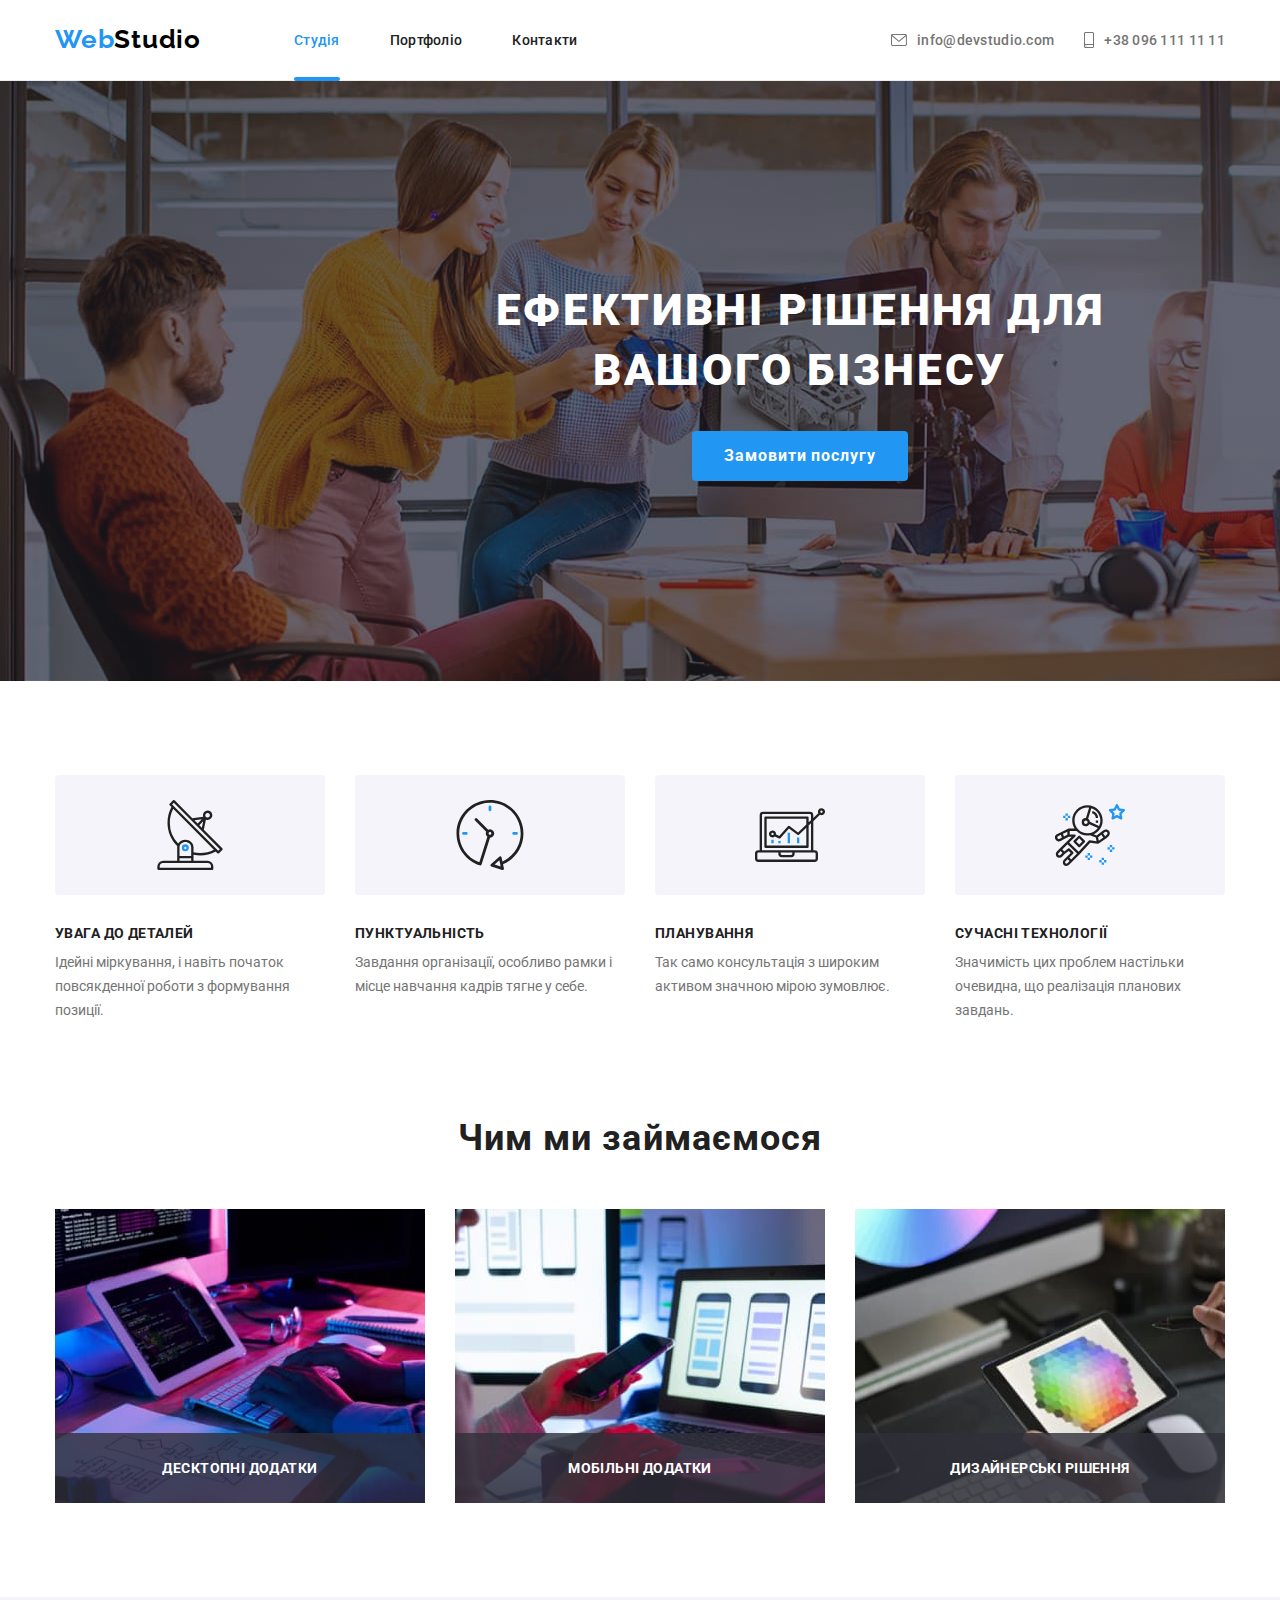
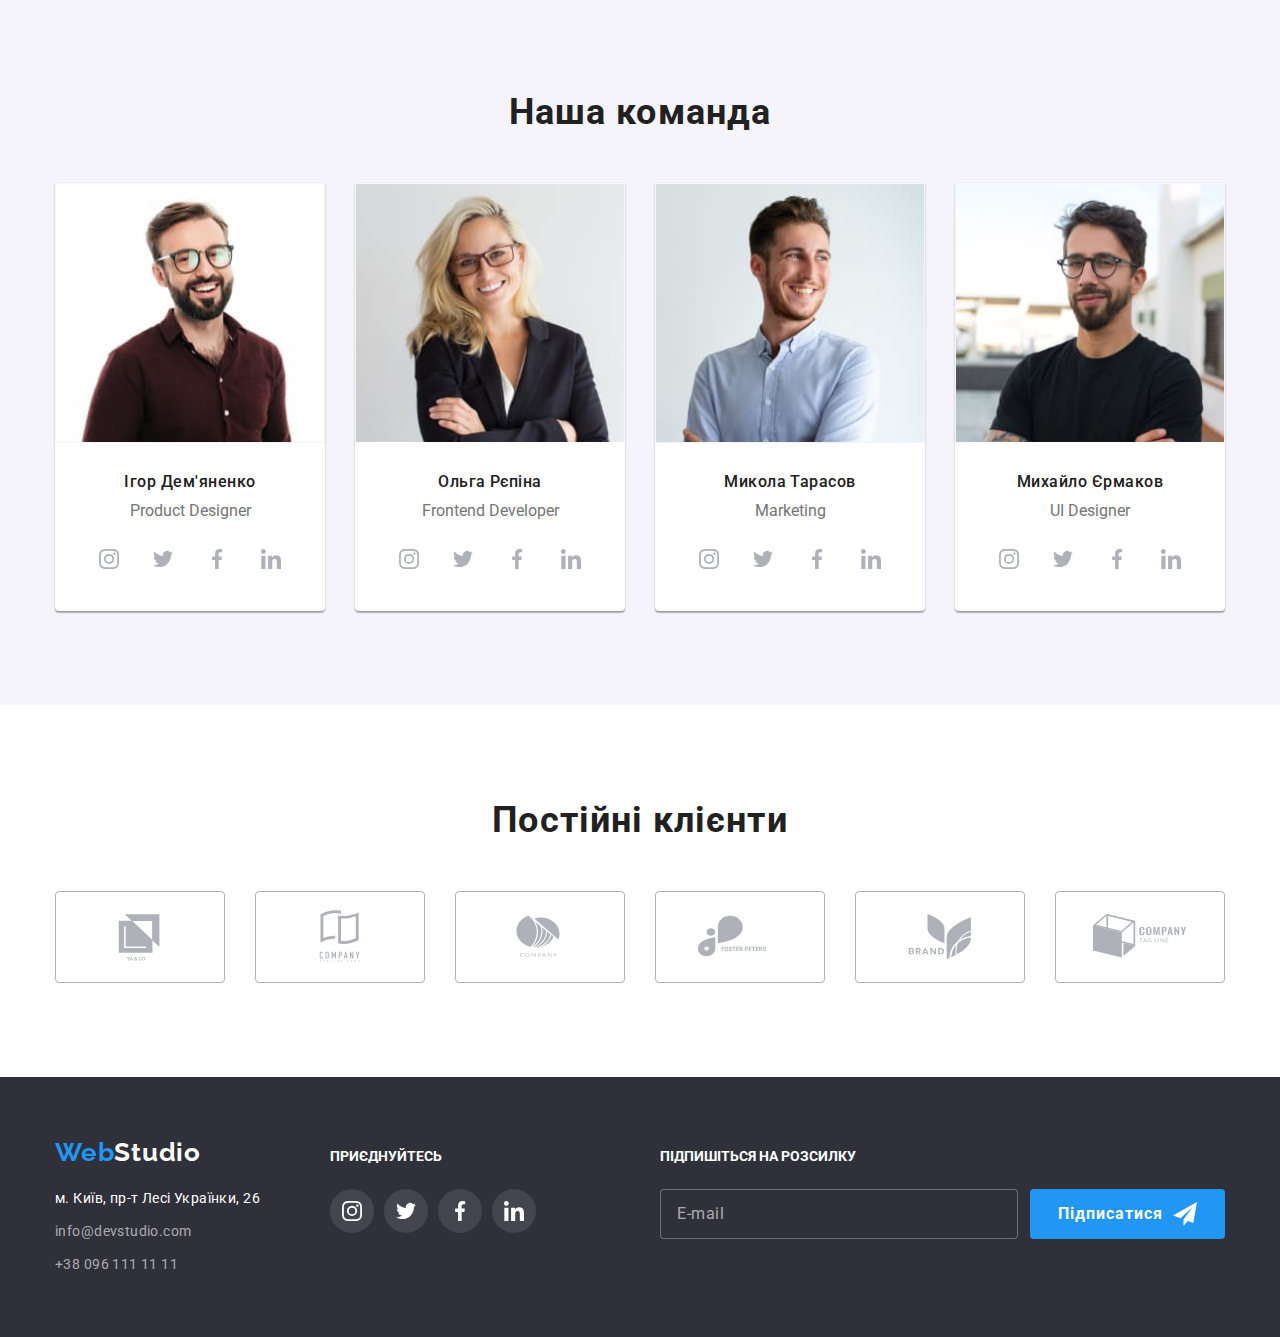
==== commit 7cac6150: "something done" ====
--- a/index.html
+++ b/index.html
@@ -24,8 +24,8 @@
       <div class="container">
         <div class="site-nav">
           <nav class="main-nav">
-            <a class="logo logo-header" href="./index.html"
-              >Web<span class="logo-header-end">Studio</span></a
+            <a class="logo header__logo" href="./index.html"
+              >Web<span class="logo__accent">Studio</span></a
             >
             <ul class="nav">
               <li class="nav-list">
@@ -516,32 +516,32 @@
     <footer class="footer-background">
       <div class="container">
         <div class="footer">
-          <div class="find-us">
-            <a class="logo-footer" href="./index.html"
-              >Web<span class="logo-footer-end">Studio</span></a
+          <div>
+            <a class="logo footer__logo" href="./index.html"
+              >Web<span class="logo__accent--color">Studio</span></a
             >
             <address>
-              <ul class="adres">
-                <li class="adres-item">
+              <ul class="find-us">
+                <li class="find-us__item">
                   <a
-                    class="footer-address"
+                    class="find-us__link find-us__link--color"
                     href="https://goo.gl/maps/CPtrU1FHBa2aNyZL9"
                     target="_blank"
                     rel="noopener noreferrer nofollow"
                     >м. Київ, пр-т Лесі Українки, 26</a
                   >
                 </li>
-                <li class="adres-item">
-                  <a class="footer-contacts" href="mailto:info@devstudio.com">info@devstudio.com</a>
+                <li class="find-us__item">
+                  <a class="find-us__link" href="mailto:info@devstudio.com">info@devstudio.com</a>
                 </li>
-                <li class="adres-item">
-                  <a class="footer-contacts" href="tel:+380961111111">+38 096 111 11 11</a>
+                <li class="find-us__item">
+                  <a class="find-us__link" href="tel:+380961111111">+38 096 111 11 11</a>
                 </li>
               </ul>
             </address>
           </div>
           <div class="join-us">
-            <p class="footer-headers-text">приєднуйтесь</p>
+            <p class="footer__title">приєднуйтесь</p>
             <ul class="soc-networks">
               <li class="soc-networks__item">
                 <a
@@ -591,14 +591,14 @@
             </ul>
           </div>
           <div class="sign-us">
-            <p class="footer-headers-text">Підпишіться на розсилку</p>
-            <form class="sign-us-form">
+            <p class="footer__title">Підпишіться на розсилку</p>
+            <form class="sign-us__form">
               <label>
-                <input type="email" class="sign-us-input" placeholder="E-mail" />
+                <input type="email" class="sign-us__input" placeholder="E-mail" />
               </label>
               <button type="submit" class="main-button sign-us__main-button">
                 Підписатися
-                <svg class="icon-send">
+                <svg class="sign-us__icon">
                   <use href="./images/icons.svg#icon-send"></use>
                 </svg>
               </button>
--- a/css/styles.css
+++ b/css/styles.css
@@ -79,6 +79,7 @@
 }
 
 .main-button {
+  display: flex;
   border: 0;
   border-radius: 4px;
   font-weight: 700;
@@ -91,10 +92,48 @@
   transition: background-color var(--time) var(--time-func), box-shadow var(--time) var(--time-func);
 }
 
+/* Social-networks */
+
+.soc-networks {
+  display: flex;
+  justify-content: center;
+  gap: 10px;
+}
+.soc-networks__item {
+  list-style-type: none;
+}
+
+.soc-networks__link {
+  width: 44px;
+  height: 44px;
+  display: flex;
+  justify-content: center;
+  align-items: center;
+  border-radius: 50%;
+  color: #afb1b8;
+  transition: color var(--time) var(--time-func), background-color var(--time) var(--time-func);
+}
+
+.soc-networks__icon {
+  width: 20px;
+  height: 20px;
+  fill: currentColor;
+}
+
+.soc-networks__link:hover,
+.soc-networks__link:focus {
+  background-color: #2196f3;
+  color: #ffffff;
+}
+
+.soc-network__link--dark-theme {
+  background-color: rgba(255, 255, 255, 0.1);
+  color: #ffffff;
+}
+
 /* Logo styles */
 
-.logo-header,
-.logo-footer {
+.logo {
   font-family: 'Raleway', sans-serif;
   color: var(--accent-color);
   text-decoration: none;
@@ -104,22 +143,22 @@
   letter-spacing: 0.03em;
 }
 
-.logo-header {
+.header__logo {
   margin-right: 93px;
 }
 
-.logo-header-end {
+.footer__logo {
+  display: block;
+  margin-bottom: 20px;
+}
+
+.logo__accent {
   color: var(--logo-end-color);
   line-height: 1.38;
 }
 
-.logo-footer {
-  margin-bottom: 20px;
-}
-
-.logo-footer-end {
+.logo__accent--color {
   color: var(--main-background-color);
-  line-height: 1.38;
 }
 
 /* Header styles */
@@ -232,16 +271,7 @@
   align-items: baseline;
 }
 
-.footer-address {
-  text-decoration: none;
-  font-style: normal;
-  color: var(--main-background-color);
-  line-height: 1.71;
-  letter-spacing: 0.03em;
-  transition: color var(--time) var(--time-func);
-}
-
-.footer-contacts {
+.find-us__link {
   text-decoration: none;
   font-style: normal;
   color: var(--our-contacts-color);
@@ -250,7 +280,11 @@
   transition: color var(--time) var(--time-func);
 }
 
-.footer-headers-text {
+.find-us__link--color {
+  color: var(--main-background-color);
+}
+
+.footer__title {
   font-weight: 700;
   line-height: 1.71;
   text-transform: uppercase;
@@ -259,19 +293,12 @@
   margin-bottom: 20px;
 }
 
-.soc-network__link--dark-theme {
-  background-color: rgba(255, 255, 255, 0.1);
-  color: #ffffff;
-}
-
-.adres-item:not(:last-child) {
+.find-us__item:not(:last-child) {
   margin-bottom: 9px;
 }
 
-.footer-address:hover,
-.footer-address:focus,
-.footer-contacts:hover,
-.footer-contacts:focus {
+.find-us__link:hover,
+.find-us__link:focus {
   color: var(--accent-color);
 }
 
@@ -279,12 +306,12 @@
   margin-left: auto;
 }
 
-.sign-us-form {
+.sign-us__form {
   display: flex;
   gap: 12px;
 }
 
-.sign-us-input {
+.sign-us__input {
   width: 358px;
   height: 50px;
   padding-left: 16px;
@@ -298,29 +325,28 @@
   color: var(--main-text-color);
 }
 
-.sign-us-input:focus-within {
+.sign-us__input:focus-within {
   background-color: var(--main-background-color);
 }
 
-.sign-us-input::placeholder {
+.sign-us__input::placeholder {
   font-size: 16px;
   letter-spacing: 0.03em;
   line-height: 1.25;
   color: rgba(255, 255, 255, 0.6);
 }
 
-.sign-us-input:focus-within::placeholder {
+.sign-us__input:focus-within::placeholder {
   color: var(--main-text-color);
 }
 
 .sign-us__main-button {
-  display: flex;
   gap: 10px;
   align-items: center;
   padding: 10px 28px;
 }
 
-.icon-send {
+.sign-us__icon {
   width: 24px;
   height: 24px;
   display: flex;
@@ -335,7 +361,6 @@
 
 .hero {
   background-color: var(--secondary-background-color);
-  text-align: center;
 }
 
 .hero__background {
@@ -353,6 +378,8 @@
 .hero__title {
   max-width: 696px;
   margin: 0 auto 30px;
+
+  text-align: center;
 
   font-weight: 900;
   font-size: 44px;
@@ -363,6 +390,7 @@
 }
 
 .hero__main-button {
+  margin: 0 auto;
   padding: 10px 32px;
 }
 
@@ -371,8 +399,6 @@
   background-color: #188ce8;
   box-shadow: 0px 4px 4px rgba(0, 0, 0, 0.15);
 }
-
-/* Sections styles */
 
 /* Our Advantages */
 
@@ -576,45 +602,6 @@
   margin-right: 30px;
 }
 
-/* Social-networks */
-
-.soc-networks {
-  display: flex;
-  justify-content: center;
-  gap: 10px;
-}
-.soc-networks__item {
-  list-style-type: none;
-}
-
-.soc-networks__link {
-  width: 44px;
-  height: 44px;
-  display: flex;
-  justify-content: center;
-  align-items: center;
-  border-radius: 50%;
-  color: #afb1b8;
-  transition: color var(--time) var(--time-func), background-color var(--time) var(--time-func);
-}
-
-.soc-networks__icon {
-  width: 20px;
-  height: 20px;
-  fill: currentColor;
-}
-
-.soc-networks__link:hover,
-.soc-networks__link:focus {
-  background-color: #2196f3;
-  color: #ffffff;
-}
-
-.soc-network__link--dark-theme {
-  background-color: rgba(255, 255, 255, 0.1);
-  color: #ffffff;
-}
-
 /* Regular clients */
 
 .regular-clients {
@@ -655,14 +642,14 @@
 
 /* Filtr buttons styles */
 
-.filtr {
+.our-projects__filtr {
   display: flex;
   justify-content: center;
   column-gap: 8px;
   margin-bottom: 50px;
 }
 
-.filtr-button {
+.our-projects__button {
   padding: 6px 22px;
 
   border: none;
@@ -679,13 +666,13 @@
     box-shadow var(--time) var(--time-func);
 }
 
-.current-button {
+.our-projects__button--active {
   background-color: var(--accent-color);
   color: var(--main-background-color);
 }
 
-.filtr-button:hover,
-.filtr-button:focus {
+.our-projects__button:hover,
+.our-projects__button:focus {
   background-color: var(--accent-color);
   color: var(--main-background-color);
   box-shadow: 0px 3px 1px rgba(0, 0, 0, 0.1), 0px 1px 2px rgba(0, 0, 0, 0.08),
@@ -694,34 +681,30 @@
 
 /* Projects cards styles */
 
-.ourprojects {
+.our-projects__list {
   display: flex;
   flex-wrap: wrap;
   gap: 30px;
 }
 
-.ourprojects-list {
+.our-projects__item {
   flex-basis: 370px;
 }
 
-.ourprojects-link {
+.our-projects__link {
   display: block;
   text-decoration: none;
   transition: box-shadow var(--time) var(--time-func);
 }
 
-.ourprojects-link:hover,
-.ourprojects-link:focus {
-  box-shadow: 0px 1px 1px rgba(0, 0, 0, 0.12), 0px 4px 4px rgba(0, 0, 0, 0.06),
-    1px 4px 6px rgba(0, 0, 0, 0.16);
-}
-
-.ourprojects-link:hover .ourprojects-overlay,
-.ourprojects-link:focus .ourprojects-overlay {
-  transform: translatey(0);
-}
-
-.ourprojects-title {
+.our-projects__thumb {
+  padding: 20px 24px;
+  border-bottom: 1px solid #eeeeee;
+  border-left: 1px solid #eeeeee;
+  border-right: 1px solid #eeeeee;
+}
+
+.our-projects__title {
   margin-bottom: 4px;
 
   font-size: 18px;
@@ -730,26 +713,19 @@
   color: var(--title-text-color);
 }
 
-.ourprojects-text {
+.our-projects__text {
   font-size: 16px;
   line-height: 1.87;
   letter-spacing: 0.03em;
   color: var(--main-text-color);
 }
 
-.ourproject-card {
-  padding: 20px 24px;
-  border-bottom: 1px solid #eeeeee;
-  border-left: 1px solid #eeeeee;
-  border-right: 1px solid #eeeeee;
-}
-
-.ourprojects-overlay-borders {
+.our-projects__overlay-borders {
   position: relative;
   overflow: hidden;
 }
 
-.ourprojects-overlay {
+.our-projects__overlay {
   position: absolute;
 
   top: 0;
@@ -766,6 +742,17 @@
   line-height: 1.55;
   letter-spacing: 0.03em;
   color: var(--main-background-color);
+}
+
+.our-projects__link:hover,
+.our-projects__link:focus {
+  box-shadow: 0px 1px 1px rgba(0, 0, 0, 0.12), 0px 4px 4px rgba(0, 0, 0, 0.06),
+    1px 4px 6px rgba(0, 0, 0, 0.16);
+}
+
+.our-projects__link:hover .our-projects__overlay,
+.our-projects__link:focus .our-projects__overlay {
+  transform: translatey(0);
 }
 
 /* Modal window */
@@ -979,7 +966,6 @@
 }
 
 .policy__main-button {
-  display: block;
   padding: 10px 52px;
   margin: 0 auto;
 }
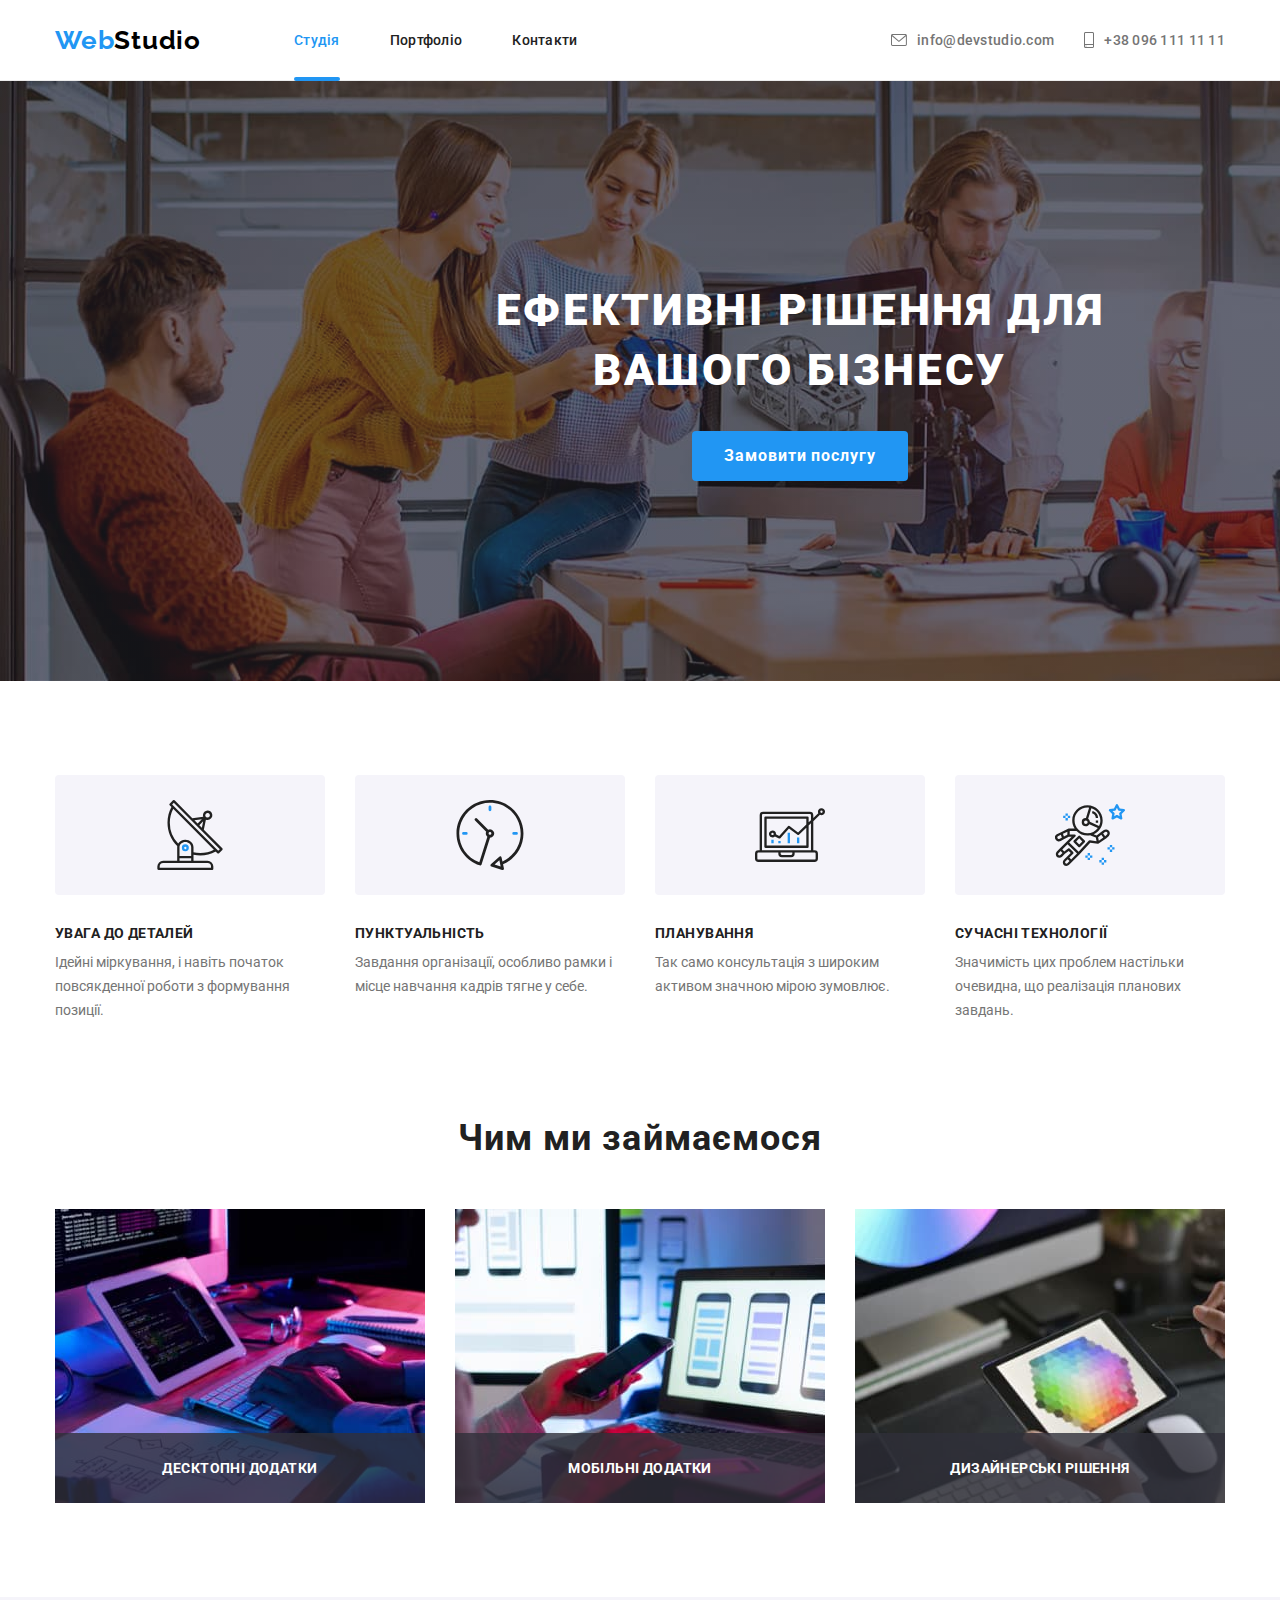
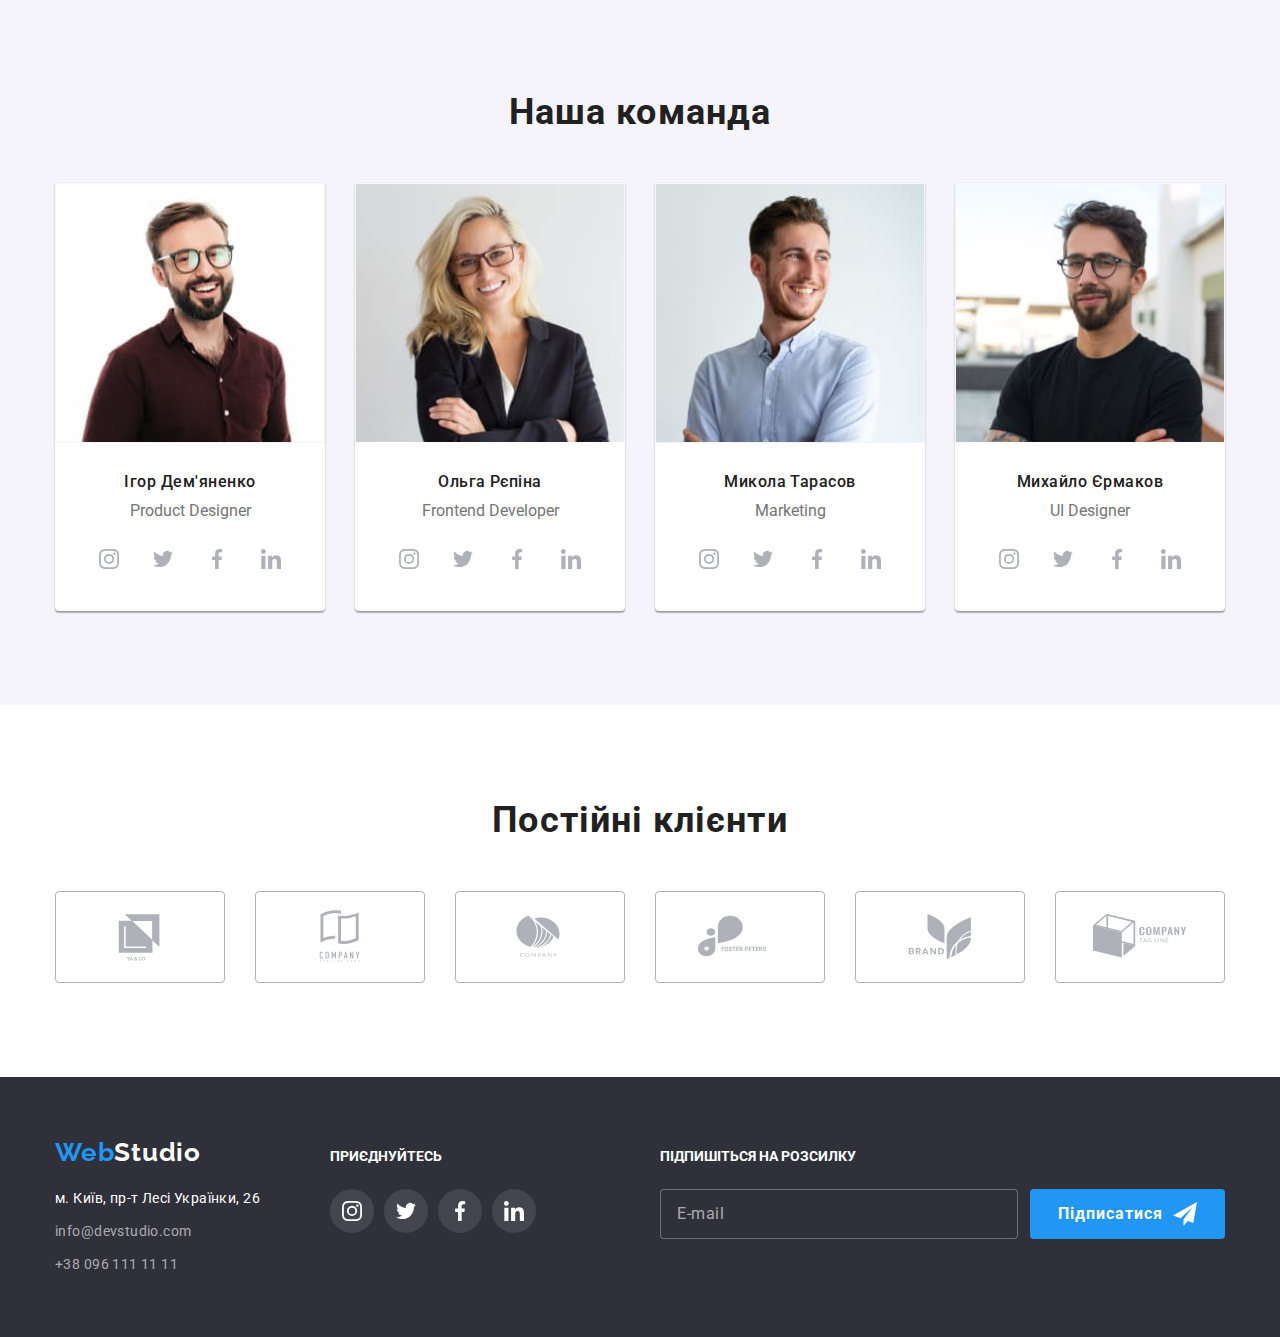
==== commit dc5afe21: "порезано" ====
--- a/index.html
+++ b/index.html
@@ -15,26 +15,26 @@
       rel="stylesheet"
       href="https://cdnjs.cloudflare.com/ajax/libs/modern-normalize/1.1.0/modern-normalize.min.css"
     />
-    <link rel="stylesheet" href="./css/styles.css" />
+    <link rel="stylesheet" href="./css/main.min.css" />
   </head>
   <body>
     <!-- Header -->
 
     <header class="header">
       <div class="container">
-        <div class="site-nav">
-          <nav class="main-nav">
+        <div class="header__site-nav">
+          <nav class="header__main-nav">
             <a class="logo header__logo" href="./index.html"
-              >Web<span class="logo__accent">Studio</span></a
+              >Web<span class="logo__ending-header">Studio</span></a
             >
-            <ul class="nav">
-              <li class="nav-list">
-                <a class="nav-link current-page" href="./index.html">Студія</a>
+            <ul class="header__list">
+              <li class="header__item">
+                <a class="header__link header__link--current" href="./index.html">Студія</a>
               </li>
-              <li class="nav-list">
-                <a class="nav-link" href="./portfolio.html">Портфоліо</a>
+              <li class="header__item">
+                <a class="header__link" href="./portfolio.html">Портфоліо</a>
               </li>
-              <li class="nav-list"><a class="nav-link" href="#">Контакти</a></li>
+              <li class="header__item"><a class="header__link" href="#">Контакти</a></li>
             </ul>
           </nav>
 
@@ -73,7 +73,7 @@
         </div>
       </section>
 
-      <!-- Our Advantages -->
+      <!-- Our Advantages section -->
 
       <section class="section">
         <div class="container">
@@ -127,11 +127,11 @@
         </div>
       </section>
 
-      <!-- Our directions -->
+      <!-- Our directions section-->
 
       <section class="section section--padding-top">
         <div class="container">
-          <h2 class="section__title">Чим ми займаємося</h2>
+          <h2 class="section-title">Чим ми займаємося</h2>
           <ul class="our-directions">
             <li class="our-directions__item">
               <img src="./images/computer.jpg" alt="людина працює за компьютером" width="370" />
@@ -153,11 +153,11 @@
         </div>
       </section>
 
-      <!-- Our team -->
+      <!-- Our team section-->
 
       <section class="section section--background-color">
         <div class="container">
-          <h2 class="section__title">Наша команда</h2>
+          <h2 class="section-title">Наша команда</h2>
           <ul class="our-team">
             <li class="our-team__item">
               <div class="our-team__scene">
@@ -434,11 +434,11 @@
         </div>
       </section>
 
-      <!-- Regular clients -->
+      <!-- Regular clients section-->
 
       <section class="section">
         <div class="container">
-          <h2 class="section__title">Постійні клієнти</h2>
+          <h2 class="section-title">Постійні клієнти</h2>
           <ul class="regular-clients">
             <li class="regular-clients__item">
               <a
@@ -513,12 +513,12 @@
 
     <!-- Footer -->
 
-    <footer class="footer-background">
+    <footer class="footer">
       <div class="container">
-        <div class="footer">
+        <div class="footer__content">
           <div>
             <a class="logo footer__logo" href="./index.html"
-              >Web<span class="logo__accent--color">Studio</span></a
+              >Web<span class="logo__ending-footer">Studio</span></a
             >
             <address>
               <ul class="find-us">
@@ -612,70 +612,71 @@
 
     <div class="backdrop is-hidden" data-modal>
       <div class="modal">
-        <button class="close-backdrop-button" type="button" data-modal-close>
-          <svg class="close-backdrop-icon">
+        <button class="close-button" type="button" data-modal-close>
+          <svg class="close-button__icon">
             <use href="./images/icons.svg#close-backdrop"></use>
           </svg>
         </button>
 
-        <p class="form-title">Залиште свої дані, ми вам передзвонимо</p>
-        <form class="form">
-          <div class="inputuserdata">
-            <label class="form-field">
-              <span class="form-label">Ім'я</span>
-              <span class="input-icon-position">
-                <svg class="input-icon">
-                  <use href="./images/icons.svg#user"></use>
-                </svg>
-                <input type="text" class="form-input" name="name" />
-              </span>
-            </label>
-
-            <label class="form-field">
-              <span class="form-label">Телефон</span>
-              <span class="input-icon-position">
-                <svg class="input-icon">
-                  <use href="./images/icons.svg#tel"></use>
-                </svg>
-                <input type="tel" class="form-input" name="tel" />
-              </span>
-            </label>
-
-            <label class="form-field">
-              <span class="form-label">Пошта</span>
-              <span class="input-icon-position">
-                <svg class="input-icon">
-                  <use href="./images/icons.svg#mail"></use>
-                </svg>
-                <input type="email" class="form-input" name="mail" />
-              </span>
-            </label>
-
-            <label class="form-field">
-              <span class="form-label">Коментар</span>
-              <textarea
-                class="form-input-text"
-                name="comment"
-                id="comment"
-                rows="6"
-                placeholder="Введіть текст"
-              ></textarea>
-            </label>
-          </div>
-
-          <label class="form-policy">
-            <input type="checkbox" class="checkbox-input" name="policy" />
-            <span class="checkbox-field">
-              <svg class="checkbox-icon">
+        <!-- Contact form -->
+
+        <form class="contact-form">
+          <p class="contact-form__title">Залиште свої дані, ми вам передзвонимо</p>
+
+          <label class="contact-form__field">
+            <span class="contact-form__label">Ім'я</span>
+            <span class="contact-form__icon-position">
+              <svg class="contact-form__icon">
+                <use href="./images/icons.svg#user"></use>
+              </svg>
+              <input type="text" class="contact-form__input" name="name" />
+            </span>
+          </label>
+
+          <label class="contact-form__field">
+            <span class="contact-form__label">Телефон</span>
+            <span class="contact-form__icon-position">
+              <svg class="contact-form__icon">
+                <use href="./images/icons.svg#tel"></use>
+              </svg>
+              <input type="tel" class="contact-form__input" name="tel" />
+            </span>
+          </label>
+
+          <label class="contact-form__field">
+            <span class="contact-form__label">Пошта</span>
+            <span class="contact-form__icon-position">
+              <svg class="contact-form__icon">
+                <use href="./images/icons.svg#mail"></use>
+              </svg>
+              <input type="email" class="contact-form__input" name="mail" />
+            </span>
+          </label>
+
+          <label class="contact-form__field">
+            <span class="contact-form__label">Коментар</span>
+            <textarea
+              class="contact-form__input-text"
+              name="comment"
+              id="comment"
+              rows="6"
+              placeholder="Введіть текст"
+            ></textarea>
+          </label>
+
+          <label class="contact-form__policy">
+            <input type="checkbox" class="contact-form__checkbox" name="policy" />
+            <span class="contact-form__checkbox-field">
+              <svg class="contact-form__checkbox-icon">
                 <use href="./images/icons.svg#icon-check"></use>
               </svg>
             </span>
 
             Погоджуюся з розсилкою та приймаю&nbsp
-            <a href="#" class="policy-link">Умови договору</a>
+            <a href="#" class="contact-form__link">Умови договору</a>
           </label>
 
-          <button type="submit" class="main-button policy__main-button">Відправити</button>
+          <button type="submit" class="main-button contact-form__main-button">Відправити</button>
         </form>
       </div>
     </div>
--- a/css/main.min.css
+++ b/css/main.min.css
@@ -0,0 +1 @@
+:root{--main-background-color: #ffffff;--secondary-background-color: #2f303a;--accent-color: #2196f3;--section-background-color: #f5f4fa;--our-contacts-color: rgba(255, 255, 255, 0.6);--main-text-color: #757575;--title-text-color: #212121;--logo-accent-color: #000000;--time-func: cubic-bezier(0.4, 0, 0.2, 1);--time-transition: 250ms}body{background-color:var(--main-background-color);color:var(--main-text-color);font-family:"Roboto",sans-serif;font-size:14px}h1,h2,h3,h4,h5,h6,p,ul{margin:0;padding:0}li{list-style:none}img{display:block;max-width:100%;height:auto}.container{width:1200px;margin:0 auto;padding:0 15px}.section{padding:94px 0}.contact-form{width:100%}.contact-form__title{text-align:center;margin-bottom:12px;font-weight:700;font-size:20px;letter-spacing:.03em;line-height:1.17;color:var(--title-text-color)}.contact-form__field{display:-webkit-box;display:-ms-flexbox;display:flex;-webkit-box-orient:vertical;-webkit-box-direction:normal;-ms-flex-direction:column;flex-direction:column}.contact-form__field:nth-child(-n+4){margin-bottom:10px}.contact-form__field:nth-child(5){margin-bottom:20px}.contact-form__label{margin-bottom:4px;font-size:12px;letter-spacing:.01em;line-height:1.17;color:var(--main-text-color)}.contact-form__input{height:40px;width:100%;padding-left:42px;border:1px solid rgba(33,33,33,.2);border-radius:4px;outline:none;-webkit-transition:border-color var(--time-transition) var(--time-func);transition:border-color var(--time-transition) var(--time-func)}.contact-form__input-text{padding:12px;border:1px solid rgba(33,33,33,.2);border-radius:4px;resize:none;outline:none;-webkit-transition:border-color var(--time-transition) var(--time-func);transition:border-color var(--time-transition) var(--time-func)}.contact-form__icon-position{position:relative}.contact-form__icon{position:absolute;width:18px;height:18px;top:50%;left:21px;-webkit-transform:translate(-50%, -50%);transform:translate(-50%, -50%);-webkit-transition:fill var(--time-transition) var(--time-func);transition:fill var(--time-transition) var(--time-func)}.contact-form__field:focus-within .contact-form__input,.contact-form__field:focus-within .contact-form__input-text,.contact-form__field:focus-within .contact-form__icon{border-color:var(--accent-color);fill:var(--accent-color)}.contact-form__policy{display:-webkit-box;display:-ms-flexbox;display:flex;-webkit-box-pack:center;-ms-flex-pack:center;justify-content:center;-webkit-box-align:center;-ms-flex-align:center;align-items:center;margin-bottom:30px;letter-spacing:.03em;line-height:1.71;color:var(--main-text-color)}.contact-form__checkbox{position:absolute;white-space:nowrap;width:1px;height:1px;overflow:hidden;border:0;padding:0;clip:rect(0 0 0 0);-webkit-clip-path:inset(50%);clip-path:inset(50%);margin:-1px}.contact-form__checkbox-field{display:-webkit-box;display:-ms-flexbox;display:flex;-webkit-box-pack:center;-ms-flex-pack:center;justify-content:center;-webkit-box-align:center;-ms-flex-align:center;align-items:center;width:16px;height:15px;margin-right:8px;border-radius:2px;border:1px solid #212121;-webkit-transition:background-color var(--time-transition) var(--time-func),border-color var(--time-transition) var(--time-func);transition:background-color var(--time-transition) var(--time-func),border-color var(--time-transition) var(--time-func)}.contact-form__checkbox-icon{width:16px;height:15px;fill:#fff}.contact-form__checkbox:checked+.contact-form__checkbox-field{background-color:var(--accent-color);border:1px solid rgba(0,0,0,0)}.contact-form__checkbox:focus+.contact-form__checkbox-field{border:1px solid var(--accent-color)}.contact-form__link{color:var(--accent-color);outline:none;border:1px solid rgba(0,0,0,0);border-radius:4px;-webkit-transition:border-color var(--time-transition) var(--time-func);transition:border-color var(--time-transition) var(--time-func)}.contact-form__link:focus{border-color:var(--accent-color)}.contact-form__main-button{padding:10px 52px;margin:0 auto}.footer{padding:60px 0;background-color:var(--secondary-background-color)}.footer__content{display:-webkit-box;display:-ms-flexbox;display:flex;gap:70px;-webkit-box-align:baseline;-ms-flex-align:baseline;align-items:baseline}.find-us__item:not(:last-child){margin-bottom:9px}.find-us__link{text-decoration:none;font-style:normal;color:var(--our-contacts-color);line-height:1.71;letter-spacing:.03em;-webkit-transition:color var(--time-transition) var(--time-func);transition:color var(--time-transition) var(--time-func)}.find-us__link--color{color:var(--main-background-color)}.find-us__link:hover,.find-us__link:focus{color:var(--accent-color)}.footer__title{margin-bottom:20px;font-weight:700;line-height:1.71;text-transform:uppercase;color:var(--main-background-color);letter-spacing:.03%}.header{border-bottom:1px solid #ececec}.header__site-nav,.header__main-nav,.header__list,.our-contacts{display:-webkit-box;display:-ms-flexbox;display:flex;-webkit-box-align:center;-ms-flex-align:center;align-items:center}.header__list,.our-contacts{font-weight:500;line-height:1.17;letter-spacing:.02em}.header__item:not(:last-child){margin-right:50px}.header__link{display:block;padding:32px 0;position:relative;text-decoration:none;color:var(--title-text-color);-webkit-transition:color var(--time-transition) var(--time-func);transition:color var(--time-transition) var(--time-func)}.our-contacts{margin-left:auto}.our-contacts__item:not(:last-child){margin-right:30px}.our-contacts__link{display:-webkit-box;display:-ms-flexbox;display:flex;-webkit-box-align:center;-ms-flex-align:center;align-items:center;padding:32px 0;text-decoration:none;color:var(--main-text-color);-webkit-transition:color var(--time-transition) var(--time-func);transition:color var(--time-transition) var(--time-func)}.our-contacts__icon{margin-right:10px;fill:currentColor}.header__link:hover,.header__link:focus,.our-contacts__link:hover,.our-contacts__link:focus{color:var(--accent-color)}.header__link--current{color:var(--accent-color)}.header__link--current::after{content:"";display:block;width:100%;height:4px;position:absolute;bottom:-1px;border-radius:2px;background-color:var(--accent-color);-webkit-animation-name:current-underline;animation-name:current-underline;-webkit-animation-duration:350ms;animation-duration:350ms;-webkit-animation-timing-function:linear;animation-timing-function:linear}@-webkit-keyframes current-underline{0%{-webkit-transform:scaleX(0);transform:scaleX(0)}50%{-webkit-transform:scaleX(0.5);transform:scaleX(0.5)}100%{-webkit-transform:scaleX(1);transform:scaleX(1)}}@keyframes current-underline{0%{-webkit-transform:scaleX(0);transform:scaleX(0)}50%{-webkit-transform:scaleX(0.5);transform:scaleX(0.5)}100%{-webkit-transform:scaleX(1);transform:scaleX(1)}}.hero{background-color:var(--secondary-background-color)}.hero__background{width:1600px;margin:0 auto;padding:200px 0;background-image:-webkit-gradient(linear, left top, right top, from(rgba(47, 48, 58, 0.4)), to(rgba(47, 48, 58, 0.4))),url(../images/background-hero.jpg);background-image:linear-gradient(to right, rgba(47, 48, 58, 0.4), rgba(47, 48, 58, 0.4)),url(../images/background-hero.jpg);background-repeat:no-repeat;background-position:center;background-size:cover}.hero__title{max-width:696px;margin:0 auto 30px;text-align:center;font-weight:900;font-size:44px;line-height:1.36;letter-spacing:.06em;text-transform:uppercase;color:var(--main-background-color)}.hero__main-button{margin:0 auto;padding:10px 32px}.logo{font-family:"Raleway",sans-serif;color:var(--accent-color);text-decoration:none;font-size:26px;font-weight:700;line-height:1.17;letter-spacing:.03em}.header__logo{margin-right:93px}.footer__logo{display:block;margin-bottom:20px}.logo__ending-header{color:var(--logo-accent-color)}.logo__ending-footer{color:var(--main-background-color)}.main-button{display:-webkit-box;display:-ms-flexbox;display:flex;border:0;border-radius:4px;font-weight:700;font-size:16px;line-height:1.87;letter-spacing:.06em;background-color:var(--accent-color);color:var(--main-background-color);cursor:pointer;-webkit-transition:background-color var(--time-transition) var(--time-func),-webkit-box-shadow var(--time-transition) var(--time-func);transition:background-color var(--time-transition) var(--time-func),-webkit-box-shadow var(--time-transition) var(--time-func);transition:background-color var(--time-transition) var(--time-func),box-shadow var(--time-transition) var(--time-func);transition:background-color var(--time-transition) var(--time-func),box-shadow var(--time-transition) var(--time-func),-webkit-box-shadow var(--time-transition) var(--time-func)}.main-button:hover,.main-button:focus{background-color:#188ce8;-webkit-box-shadow:0px 4px 4px rgba(0,0,0,.15);box-shadow:0px 4px 4px rgba(0,0,0,.15)}.backdrop{position:fixed;top:0;left:0;width:100%;height:100%;background-color:rgba(0,0,0,.2);opacity:1;-webkit-transition:opacity var(--time-transition) var(--time-func),visibility var(--time-transition) var(--time-func);transition:opacity var(--time-transition) var(--time-func),visibility var(--time-transition) var(--time-func)}.backdrop.is-hidden{opacity:0;visibility:hidden;pointer-events:none}.backdrop.is-hidden .modal{-webkit-transform:translate(-50%, -50%) scale(0.9);transform:translate(-50%, -50%) scale(0.9);-webkit-transition:-webkit-transform var(--time-transition) var(--time-func);transition:-webkit-transform var(--time-transition) var(--time-func);transition:transform var(--time-transition) var(--time-func);transition:transform var(--time-transition) var(--time-func), -webkit-transform var(--time-transition) var(--time-func)}.modal{position:absolute;top:50%;left:50%;min-width:528px;min-height:581px;padding:40px;-webkit-transform:translate(-50%, -50%) scale(1);transform:translate(-50%, -50%) scale(1);background-color:var(--main-background-color);-webkit-box-shadow:0px 1px 3px rgba(0,0,0,.12),0px 1px 1px rgba(0,0,0,.14),0px 2px 1px rgba(0,0,0,.2);box-shadow:0px 1px 3px rgba(0,0,0,.12),0px 1px 1px rgba(0,0,0,.14),0px 2px 1px rgba(0,0,0,.2);border-radius:4px}.close-button{position:absolute;top:8px;right:8px;display:-webkit-box;display:-ms-flexbox;display:flex;-webkit-box-pack:center;-ms-flex-pack:center;justify-content:center;-webkit-box-align:center;-ms-flex-align:center;align-items:center;width:30px;height:30px;cursor:pointer;border-radius:50%;border:1px solid rgba(0,0,0,.1);background-color:var(--main-background-color);color:var(--logo-end-color)}.close-button__icon{width:18px;height:18px;fill:currentColor}.close-button:hover,.close-button:focus{color:var(--accent-color)}.advantages{display:-webkit-box;display:-ms-flexbox;display:flex}.advantages__item{list-style-type:none;width:25%}.advantages__item:not(:last-child){margin-right:30px}.advantages__thumb{display:-webkit-box;display:-ms-flexbox;display:flex;-webkit-box-pack:center;-ms-flex-pack:center;justify-content:center;-webkit-box-align:center;-ms-flex-align:center;align-items:center;width:270px;height:120px;margin-bottom:30px;background-color:#f5f4fa;border-radius:4px}.advantages__title{margin-bottom:10px;font-weight:700;line-height:1.17;letter-spacing:.03em;color:var(--title-text-color);text-transform:uppercase;font-size:inherit}.advantages__text{line-height:1.71}.adnvantages__icon{width:70px;height:70px}.section--padding-top{padding:0 0 94px 0}.our-directions{display:-webkit-box;display:-ms-flexbox;display:flex}.our-directions__item{min-width:370px;position:relative}.our-directions__item:not(:last-child){margin-right:30px}.our-directions__text{width:100%;position:absolute;bottom:0;left:0;padding:27px 0;text-align:center;text-transform:uppercase;font-weight:700;line-height:1.17;letter-spacing:.03em;color:var(--main-background-color);background-color:rgba(47,48,58,.8)}.our-projects{display:-webkit-box;display:-ms-flexbox;display:flex;-ms-flex-wrap:wrap;flex-wrap:wrap;gap:30px}.our-projects__item{-ms-flex-preferred-size:370px;flex-basis:370px}.our-projects__link{display:block;text-decoration:none;-webkit-transition:-webkit-box-shadow var(--time-transition) var(--time-func);transition:-webkit-box-shadow var(--time-transition) var(--time-func);transition:box-shadow var(--time-transition) var(--time-func);transition:box-shadow var(--time-transition) var(--time-func), -webkit-box-shadow var(--time-transition) var(--time-func)}.our-projects__thumb{padding:20px 24px;border-bottom:1px solid #eee;border-left:1px solid #eee;border-right:1px solid #eee}.our-projects__title{margin-bottom:4px;font-size:18px;line-height:2;letter-spacing:.06em;color:var(--title-text-color)}.our-projects__text{font-size:16px;line-height:1.87;letter-spacing:.03em;color:var(--main-text-color)}.our-projects__overlay-borders{position:relative;overflow:hidden}.our-projects__overlay{position:absolute;top:0;left:0;width:100%;height:100%;background:rgba(33,150,243,.9);padding:63px 24px;-webkit-transform:translateY(100.1%);transform:translateY(100.1%);-webkit-transition:-webkit-transform var(--time-transition) var(--time-func);transition:-webkit-transform var(--time-transition) var(--time-func);transition:transform var(--time-transition) var(--time-func);transition:transform var(--time-transition) var(--time-func), -webkit-transform var(--time-transition) var(--time-func);font-size:18px;line-height:1.55;letter-spacing:.03em;color:var(--main-background-color)}.our-projects__link:hover,.our-projects__link:focus{-webkit-box-shadow:0px 1px 1px rgba(0,0,0,.12),0px 4px 4px rgba(0,0,0,.06),1px 4px 6px rgba(0,0,0,.16);box-shadow:0px 1px 1px rgba(0,0,0,.12),0px 4px 4px rgba(0,0,0,.06),1px 4px 6px rgba(0,0,0,.16)}.our-projects__link:hover .our-projects__overlay,.our-projects__link:focus .our-projects__overlay{-webkit-transform:translatey(0);transform:translatey(0)}.section--background-color{background-color:var(--section-background-color)}.our-team{display:-webkit-box;display:-ms-flexbox;display:flex}.our-team__item{width:25%;background-color:var(--main-background-color);-webkit-box-shadow:0px 1px 3px rgba(0,0,0,.12),0px 1px 1px rgba(0,0,0,.14),0px 2px 1px rgba(0,0,0,.2);box-shadow:0px 1px 3px rgba(0,0,0,.12),0px 1px 1px rgba(0,0,0,.14),0px 2px 1px rgba(0,0,0,.2);border-radius:0px 0px 4px 4px}.our-team__item:not(:last-child){margin-right:30px}.our-team__scene{width:270px;height:260px;-webkit-perspective:600px;perspective:600px}.our-team__card-rotate{width:100%;height:100%;position:relative;-webkit-transform-style:preserve-3d;transform-style:preserve-3d;border:1px solid var(--section-background-color);-webkit-transition:-webkit-transform var(--time-transition) var(--time-func);transition:-webkit-transform var(--time-transition) var(--time-func);transition:transform var(--time-transition) var(--time-func);transition:transform var(--time-transition) var(--time-func), -webkit-transform var(--time-transition) var(--time-func)}.our-team__card-position{position:absolute;width:100%;height:100%;-webkit-backface-visibility:hidden;backface-visibility:hidden}.our-team__card-position--rotated{-webkit-transform:rotateY(180deg);transform:rotateY(180deg);color:var(--main-text-color);padding:30px}.our-team__scene:hover .our-team__card-rotate{-webkit-transform:rotateY(180deg);transform:rotateY(180deg)}.our-team__card-funnel{width:270px;height:260px;position:relative;border-top:1px solid var(--section-background-color);border-right:1px solid var(--section-background-color);border-left:1px solid var(--section-background-color)}.our-team__card-photo{position:absolute;width:100%;height:100%;-webkit-transform:scale(1) rotate(0);transform:scale(1) rotate(0);-webkit-transition:-webkit-transform 500ms;transition:-webkit-transform 500ms;transition:transform 500ms;transition:transform 500ms, -webkit-transform 500ms}.our-team__card-text{position:absolute;width:100%;height:100%;padding:30px;opacity:0;-webkit-transform:scale(0) rotate(360deg);transform:scale(0) rotate(360deg);-webkit-transition:-webkit-transform 500ms 500ms;transition:-webkit-transform 500ms 500ms;transition:transform 500ms 500ms;transition:transform 500ms 500ms, -webkit-transform 500ms 500ms;border-bottom:1px solid var(--section-background-color)}.our-team__card-funnel:hover .our-team__card-photo{-webkit-transform:scale(0) rotate(360deg);transform:scale(0) rotate(360deg)}.our-team__card-funnel:hover .our-team__card-text{-webkit-transform:scale(1) rotate(0);transform:scale(1) rotate(0);opacity:1}.our-team__thumb{text-align:center;padding:30px 0}.our-team__title{margin-bottom:10px;font-weight:500;font-size:16px;line-height:1.17;letter-spacing:.03em;color:var(--title-text-color)}.our-team__text{font-size:16px;line-height:1.17;margin-bottom:16px}.projects-filtr{display:-webkit-box;display:-ms-flexbox;display:flex;-webkit-box-pack:center;-ms-flex-pack:center;justify-content:center;-webkit-column-gap:8px;-moz-column-gap:8px;column-gap:8px;margin-bottom:50px}.projects-filtr__button{padding:6px 22px;border:none;border-radius:4px;font-family:inherit;background-color:var(--section-background-color);color:var(--title-text-color);font-weight:500;font-size:16px;line-height:1.62;letter-spacing:.03em;cursor:pointer;-webkit-transition:background-color var(--time-transition) var(--time-func),color var(--time-transition) var(--time-func),-webkit-box-shadow var(--time-transition) var(--time-func);transition:background-color var(--time-transition) var(--time-func),color var(--time-transition) var(--time-func),-webkit-box-shadow var(--time-transition) var(--time-func);transition:background-color var(--time-transition) var(--time-func),color var(--time-transition) var(--time-func),box-shadow var(--time-transition) var(--time-func);transition:background-color var(--time-transition) var(--time-func),color var(--time-transition) var(--time-func),box-shadow var(--time-transition) var(--time-func),-webkit-box-shadow var(--time-transition) var(--time-func)}.projects-filtr__button--active{background-color:var(--accent-color);color:var(--main-background-color)}.projects-filtr__button:hover,.projects-filtr__button:focus{background-color:var(--accent-color);color:var(--main-background-color);-webkit-box-shadow:0px 3px 1px rgba(0,0,0,.1),0px 1px 2px rgba(0,0,0,.08),0px 2px 2px rgba(0,0,0,.12);box-shadow:0px 3px 1px rgba(0,0,0,.1),0px 1px 2px rgba(0,0,0,.08),0px 2px 2px rgba(0,0,0,.12)}.regular-clients{display:-webkit-box;display:-ms-flexbox;display:flex;gap:30px;-webkit-box-pack:center;-ms-flex-pack:center;justify-content:center}.regular-clients__item{list-style:none}.regular-clients__link{width:170px;height:92px;display:-webkit-box;display:-ms-flexbox;display:flex;-webkit-box-pack:center;-ms-flex-pack:center;justify-content:center;-webkit-box-align:center;-ms-flex-align:center;align-items:center;color:#afb1b8;border:1px solid #afb1b8;border-radius:4px;-webkit-transition:color var(--time-transition) var(--time-func),border-color var(--time-transition) var(--time-func);transition:color var(--time-transition) var(--time-func),border-color var(--time-transition) var(--time-func)}.regular-clients__icon{width:106px;height:60px;fill:currentColor}.regular-clients__link:hover,.regular-clients__link:focus{color:var(--accent-color);border-color:var(--accent-color)}.section-title{margin-bottom:50px;text-align:center;font-weight:700;font-size:36px;line-height:1.17;letter-spacing:.03em;color:var(--title-text-color)}.sign-us{margin-left:auto}.sign-us__form{display:-webkit-box;display:-ms-flexbox;display:flex;gap:12px}.sign-us__input{width:358px;height:50px;padding-left:16px;background-color:#2f303a;border-radius:4px;border:1px solid rgba(255,255,255,.3);font-size:16px;letter-spacing:.03em;line-height:1.25;color:var(--main-text-color)}.sign-us__input:focus-within{background-color:var(--main-background-color)}.sign-us__input::-webkit-input-placeholder{font-size:16px;letter-spacing:.03em;line-height:1.25;color:rgba(255,255,255,.6)}.sign-us__input::-moz-placeholder{font-size:16px;letter-spacing:.03em;line-height:1.25;color:rgba(255,255,255,.6)}.sign-us__input:-ms-input-placeholder{font-size:16px;letter-spacing:.03em;line-height:1.25;color:rgba(255,255,255,.6)}.sign-us__input::-ms-input-placeholder{font-size:16px;letter-spacing:.03em;line-height:1.25;color:rgba(255,255,255,.6)}.sign-us__input::placeholder{font-size:16px;letter-spacing:.03em;line-height:1.25;color:rgba(255,255,255,.6)}.sign-us__input:focus-within::-webkit-input-placeholder{color:var(--main-text-color)}.sign-us__input:focus-within::-moz-placeholder{color:var(--main-text-color)}.sign-us__input:focus-within:-ms-input-placeholder{color:var(--main-text-color)}.sign-us__input:focus-within::-ms-input-placeholder{color:var(--main-text-color)}.sign-us__input:focus-within::placeholder{color:var(--main-text-color)}.sign-us__main-button{gap:10px;-webkit-box-align:center;-ms-flex-align:center;align-items:center;padding:10px 28px}.sign-us__icon{width:24px;height:24px;display:-webkit-box;display:-ms-flexbox;display:flex;-webkit-box-pack:center;-ms-flex-pack:center;justify-content:center;-webkit-box-align:center;-ms-flex-align:center;align-items:center;fill:var(--main-background-color)}.soc-networks{display:-webkit-box;display:-ms-flexbox;display:flex;-webkit-box-pack:center;-ms-flex-pack:center;justify-content:center;gap:10px}.soc-networks__item{list-style-type:none}.soc-networks__link{display:-webkit-box;display:-ms-flexbox;display:flex;-webkit-box-pack:center;-ms-flex-pack:center;justify-content:center;-webkit-box-align:center;-ms-flex-align:center;align-items:center;width:44px;height:44px;border-radius:50%;color:#afb1b8;-webkit-transition:color var(--time-transition) var(--time-func),background-color var(--time-transition) var(--time-func);transition:color var(--time-transition) var(--time-func),background-color var(--time-transition) var(--time-func)}.soc-networks__icon{width:20px;height:20px;fill:currentColor}.soc-networks__link:hover,.soc-networks__link:focus{background-color:#2196f3;color:#fff}.soc-network__link--dark-theme{background-color:rgba(255,255,255,.1);color:#fff}.visually-hidden{position:absolute;white-space:nowrap;width:1px;height:1px;overflow:hidden;border:0;padding:0;clip:rect(0 0 0 0);-webkit-clip-path:inset(50%);clip-path:inset(50%);margin:-1px}/*# sourceMappingURL=main.min.css.map */